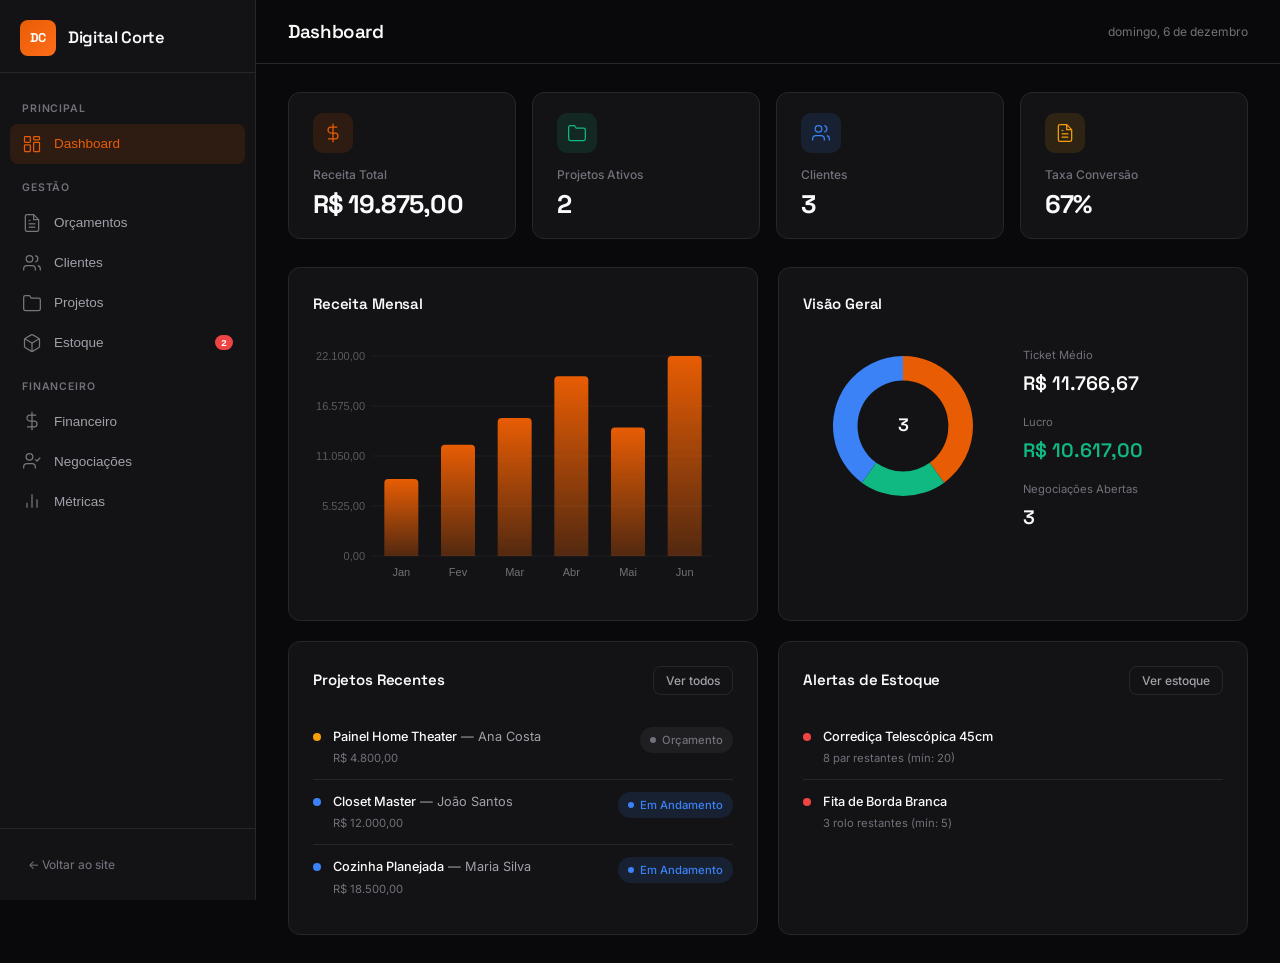
==== dashboard.html @ cd171e59 "Fix: Adicionando pastas modules e shared faltantes para deploy" ====
<!DOCTYPE html>
<html lang="pt-BR">
<head>
    <meta charset="UTF-8">
    <meta name="viewport" content="width=device-width, initial-scale=1.0">
    <title>Digital Corte — Dashboard</title>
    <meta name="description" content="Sistema de gestão completo para marcenaria. Controle clientes, projetos, estoque e financeiro.">
    <link rel="stylesheet" href="dashboard.css">
</head>
<body>
    <div class="app">
        <!-- Sidebar Overlay (mobile) -->
        <div class="sidebar-overlay" id="sidebarOverlay" onclick="App.closeSidebar()"></div>

        <!-- Sidebar -->
        <aside class="sidebar" id="sidebar">
            <div class="sidebar-header">
                <a href="index.html" class="sidebar-logo">
                    <div class="sidebar-logo-mark">DC</div>
                    <span class="sidebar-logo-text">Digital Corte</span>
                </a>
            </div>
            <nav class="sidebar-nav">
                <div class="sidebar-section-label">Principal</div>
                <button class="sidebar-link active" data-module="dashboard" id="nav-dashboard">
                    <span class="dc-icon" style="width:20px;height:20px"><svg viewBox="0 0 24 24" fill="none" stroke="currentColor" stroke-width="1.5"><rect x="3" y="3" width="7" height="7" rx="1"/><rect x="14" y="3" width="7" height="4" rx="1"/><rect x="14" y="10" width="7" height="11" rx="1"/><rect x="3" y="13" width="7" height="8" rx="1"/></svg></span>
                    Dashboard
                </button>

                <div class="sidebar-section-label">Gestão</div>
                <button class="sidebar-link" data-module="orcamentos" id="nav-orcamentos">
                    <span class="dc-icon" style="width:20px;height:20px"><svg viewBox="0 0 24 24" fill="none" stroke="currentColor" stroke-width="1.5"><path d="M14 2H6a2 2 0 0 0-2 2v16a2 2 0 0 0 2 2h12a2 2 0 0 0 2-2V8Z"/><path d="M14 2v6h6"/><path d="M16 13H8"/><path d="M16 17H8"/><path d="M10 9H8"/></svg></span>
                    Orçamentos
                </button>
                <button class="sidebar-link" data-module="clientes" id="nav-clientes">
                    <span class="dc-icon" style="width:20px;height:20px"><svg viewBox="0 0 24 24" fill="none" stroke="currentColor" stroke-width="1.5"><path d="M16 21v-2a4 4 0 0 0-4-4H6a4 4 0 0 0-4 4v2"/><circle cx="9" cy="7" r="4"/><path d="M22 21v-2a4 4 0 0 0-3-3.87"/><path d="M16 3.13a4 4 0 0 1 0 7.75"/></svg></span>
                    Clientes
                </button>
                <button class="sidebar-link" data-module="projetos" id="nav-projetos">
                    <span class="dc-icon" style="width:20px;height:20px"><svg viewBox="0 0 24 24" fill="none" stroke="currentColor" stroke-width="1.5"><path d="M22 19a2 2 0 0 1-2 2H4a2 2 0 0 1-2-2V5a2 2 0 0 1 2-2h5l2 3h9a2 2 0 0 1 2 2z"/></svg></span>
                    Projetos
                </button>
                <button class="sidebar-link" data-module="estoque" id="nav-estoque">
                    <span class="dc-icon" style="width:20px;height:20px"><svg viewBox="0 0 24 24" fill="none" stroke="currentColor" stroke-width="1.5"><path d="M21 16V8a2 2 0 0 0-1-1.73l-7-4a2 2 0 0 0-2 0l-7 4A2 2 0 0 0 3 8v8a2 2 0 0 0 1 1.73l7 4a2 2 0 0 0 2 0l7-4A2 2 0 0 0 21 16Z"/><path d="m3.27 6.96 8.73 5.05 8.73-5.05"/><path d="M12 22.08V12"/></svg></span>
                    Estoque
                    <span class="badge" id="estoque-alert-badge" style="display:none">0</span>
                </button>

                <div class="sidebar-section-label">Financeiro</div>
                <button class="sidebar-link" data-module="financeiro" id="nav-financeiro">
                    <span class="dc-icon" style="width:20px;height:20px"><svg viewBox="0 0 24 24" fill="none" stroke="currentColor" stroke-width="1.5"><line x1="12" y1="1" x2="12" y2="23"/><path d="M17 5H9.5a3.5 3.5 0 0 0 0 7h5a3.5 3.5 0 0 1 0 7H6"/></svg></span>
                    Financeiro
                </button>
                <button class="sidebar-link" data-module="negociacoes" id="nav-negociacoes">
                    <span class="dc-icon" style="width:20px;height:20px"><svg viewBox="0 0 24 24" fill="none" stroke="currentColor" stroke-width="1.5"><path d="M16 21v-2a4 4 0 0 0-4-4H6a4 4 0 0 0-4 4v2"/><circle cx="9" cy="7" r="4"/><path d="m22 8-4 4-2-2"/></svg></span>
                    Negociações
                </button>
                <button class="sidebar-link" data-module="metricas" id="nav-metricas">
                    <span class="dc-icon" style="width:20px;height:20px"><svg viewBox="0 0 24 24" fill="none" stroke="currentColor" stroke-width="1.5"><path d="M18 20V10"/><path d="M12 20V4"/><path d="M6 20v-6"/></svg></span>
                    Métricas
                </button>
            </nav>
            <div class="sidebar-footer">
                <a href="index.html" class="sidebar-link" style="color:var(--text-muted);font-size:0.8rem">
                    ← Voltar ao site
                </a>
            </div>
        </aside>

        <!-- Main Content -->
        <main class="main">
            <header class="main-header">
                <div class="main-header-left">
                    <button class="mobile-menu-btn" onclick="App.toggleSidebar()" aria-label="Menu">
                        <span class="dc-icon" style="width:24px;height:24px"><svg viewBox="0 0 24 24" fill="none" stroke="currentColor" stroke-width="2"><line x1="3" y1="6" x2="21" y2="6"/><line x1="3" y1="12" x2="21" y2="12"/><line x1="3" y1="18" x2="21" y2="18"/></svg></span>
                    </button>
                    <h2 id="page-title">Dashboard</h2>
                </div>
                <div class="main-header-right">
                    <span style="font-size:0.8rem;color:var(--text-muted)" id="current-date"></span>
                </div>
            </header>
            <div class="main-content" id="main-content">
                <!-- Module content rendered here by JavaScript -->
            </div>
        </main>
    </div>

    <!-- Scripts -->
    <script src="shared/store.js"></script>
    <script src="shared/utils.js"></script>
    <script src="modules/orcamento.js"></script>
    <script src="modules/estoque.js"></script>
    <script src="modules/clientes.js"></script>
    <script src="modules/projetos.js"></script>
    <script src="modules/financeiro.js"></script>
    <script src="modules/negociacoes.js"></script>
    <script src="modules/metricas.js"></script>
    <script src="app.js"></script>
</body>
</html>
---- dashboard.css ----
/* ===========================================
   DIGITAL CORTE — Dashboard Styles
   Clean, Professional, Performance-first
   =========================================== */

@import url('https://fonts.googleapis.com/css2?family=Inter:wght@300;400;500;600;700&family=Space+Grotesk:wght@500;600;700&display=swap');

/* ── Reset & Variables ── */
:root {
  --bg: #09090b;
  --surface: #131316;
  --surface-hover: #1a1a1f;
  --surface-active: #222228;
  --border: #27272a;
  --border-light: #333338;
  --accent: #e85d04;
  --accent-hover: #ff6d1a;
  --accent-muted: rgba(232, 93, 4, 0.12);
  --accent-subtle: rgba(232, 93, 4, 0.06);
  --text: #fafafa;
  --text-secondary: #a1a1aa;
  --text-muted: #71717a;
  --success: #10b981;
  --success-muted: rgba(16, 185, 129, 0.12);
  --warning: #f59e0b;
  --warning-muted: rgba(245, 158, 11, 0.12);
  --danger: #ef4444;
  --danger-muted: rgba(239, 68, 68, 0.12);
  --info: #3b82f6;
  --info-muted: rgba(59, 130, 246, 0.12);
  --sidebar-w: 256px;
  --header-h: 64px;
  --radius: 8px;
  --radius-lg: 12px;
  --transition: 0.2s cubic-bezier(0.4, 0, 0.2, 1);
}

*, *::before, *::after {
  margin: 0;
  padding: 0;
  box-sizing: border-box;
}

html { font-size: 15px; }

body {
  font-family: 'Inter', -apple-system, BlinkMacSystemFont, sans-serif;
  background: var(--bg);
  color: var(--text);
  line-height: 1.6;
  overflow-x: hidden;
  -webkit-font-smoothing: antialiased;
  -moz-osx-font-smoothing: grayscale;
}

/* ── Layout ── */
.app {
  display: flex;
  min-height: 100vh;
}

/* ── Sidebar ── */
.sidebar {
  width: var(--sidebar-w);
  height: 100vh;
  position: fixed;
  top: 0;
  left: 0;
  background: var(--surface);
  border-right: 1px solid var(--border);
  display: flex;
  flex-direction: column;
  z-index: 50;
  transition: transform var(--transition);
}

.sidebar-header {
  padding: 20px 20px 16px;
  border-bottom: 1px solid var(--border);
}

.sidebar-logo {
  display: flex;
  align-items: center;
  gap: 12px;
  text-decoration: none;
}

.sidebar-logo-mark {
  width: 36px;
  height: 36px;
  background: linear-gradient(135deg, var(--accent), var(--accent-hover));
  border-radius: 8px;
  display: flex;
  align-items: center;
  justify-content: center;
  font-family: 'Space Grotesk', sans-serif;
  font-weight: 700;
  font-size: 0.85rem;
  color: white;
  flex-shrink: 0;
}

.sidebar-logo-text {
  font-family: 'Space Grotesk', sans-serif;
  font-weight: 600;
  font-size: 1.1rem;
  color: var(--text);
  letter-spacing: -0.02em;
}

.sidebar-nav {
  flex: 1;
  padding: 12px 10px;
  overflow-y: auto;
}

.sidebar-section-label {
  font-size: 0.7rem;
  font-weight: 600;
  color: var(--text-muted);
  text-transform: uppercase;
  letter-spacing: 0.08em;
  padding: 16px 12px 6px;
}

.sidebar-link {
  display: flex;
  align-items: center;
  gap: 12px;
  padding: 10px 12px;
  border-radius: var(--radius);
  color: var(--text-secondary);
  text-decoration: none;
  font-size: 0.9rem;
  font-weight: 450;
  transition: all var(--transition);
  cursor: pointer;
  border: none;
  background: none;
  width: 100%;
  text-align: left;
}

.sidebar-link:hover {
  background: var(--surface-hover);
  color: var(--text);
}

.sidebar-link.active {
  background: var(--accent-muted);
  color: var(--accent);
}

.sidebar-link .dc-icon {
  flex-shrink: 0;
  opacity: 0.7;
}

.sidebar-link.active .dc-icon {
  opacity: 1;
}

.sidebar-link .badge {
  margin-left: auto;
  background: var(--danger);
  color: white;
  font-size: 0.65rem;
  font-weight: 600;
  padding: 2px 6px;
  border-radius: 10px;
  min-width: 18px;
  text-align: center;
}

.sidebar-footer {
  padding: 16px;
  border-top: 1px solid var(--border);
}

/* ── Main Content ── */
.main {
  flex: 1;
  margin-left: var(--sidebar-w);
  min-height: 100vh;
  display: flex;
  flex-direction: column;
}

.main-header {
  height: var(--header-h);
  border-bottom: 1px solid var(--border);
  display: flex;
  align-items: center;
  justify-content: space-between;
  padding: 0 32px;
  background: var(--bg);
  position: sticky;
  top: 0;
  z-index: 40;
}

.main-header-left {
  display: flex;
  align-items: center;
  gap: 16px;
}

.main-header h2 {
  font-family: 'Space Grotesk', sans-serif;
  font-size: 1.25rem;
  font-weight: 600;
  letter-spacing: -0.02em;
}

.main-header-right {
  display: flex;
  align-items: center;
  gap: 12px;
}

.mobile-menu-btn {
  display: none;
  background: none;
  border: none;
  color: var(--text);
  cursor: pointer;
  padding: 8px;
  border-radius: var(--radius);
}

.mobile-menu-btn:hover {
  background: var(--surface-hover);
}

.main-content {
  flex: 1;
  padding: 28px 32px;
  animation: fadeIn 0.25s ease-out;
}

@keyframes fadeIn {
  from { opacity: 0; transform: translateY(6px); }
  to { opacity: 1; transform: translateY(0); }
}

/* ── Common Components ── */

/* Icons */
.dc-icon {
  display: inline-flex;
  align-items: center;
  justify-content: center;
  flex-shrink: 0;
}

.dc-icon svg {
  width: 100%;
  height: 100%;
}

/* Buttons */
.btn {
  display: inline-flex;
  align-items: center;
  justify-content: center;
  gap: 8px;
  padding: 9px 18px;
  border-radius: var(--radius);
  font-family: 'Inter', sans-serif;
  font-size: 0.85rem;
  font-weight: 500;
  cursor: pointer;
  border: none;
  transition: all var(--transition);
  white-space: nowrap;
}

.btn-primary {
  background: var(--accent);
  color: white;
}

.btn-primary:hover {
  background: var(--accent-hover);
  box-shadow: 0 4px 20px rgba(232, 93, 4, 0.25);
}

.btn-ghost {
  background: transparent;
  color: var(--text-secondary);
  border: 1px solid var(--border);
}

.btn-ghost:hover {
  background: var(--surface-hover);
  color: var(--text);
  border-color: var(--border-light);
}

.btn-danger {
  background: var(--danger-muted);
  color: var(--danger);
}

.btn-danger:hover {
  background: var(--danger);
  color: white;
}

.btn-sm {
  padding: 6px 12px;
  font-size: 0.8rem;
}

.btn-icon {
  padding: 8px;
  width: 36px;
  height: 36px;
}

/* Inputs */
.form-group {
  display: flex;
  flex-direction: column;
  gap: 6px;
}

.form-group label {
  font-size: 0.8rem;
  font-weight: 500;
  color: var(--text-secondary);
}

.form-input, .form-select, .form-textarea {
  background: var(--bg);
  border: 1px solid var(--border);
  border-radius: var(--radius);
  padding: 10px 14px;
  color: var(--text);
  font-family: 'Inter', sans-serif;
  font-size: 0.9rem;
  transition: border-color var(--transition);
  outline: none;
  width: 100%;
}

.form-input:focus, .form-select:focus, .form-textarea:focus {
  border-color: var(--accent);
}

.form-input::placeholder {
  color: var(--text-muted);
}

.form-select {
  cursor: pointer;
  appearance: none;
  background-image: url("data:image/svg+xml,%3Csvg xmlns='http://www.w3.org/2000/svg' width='12' height='12' viewBox='0 0 24 24' fill='none' stroke='%2371717a' stroke-width='2'%3E%3Cpath d='m6 9 6 6 6-6'/%3E%3C/svg%3E");
  background-repeat: no-repeat;
  background-position: right 12px center;
  padding-right: 36px;
}

.form-textarea {
  resize: vertical;
  min-height: 80px;
}

.form-row {
  display: grid;
  grid-template-columns: repeat(auto-fit, minmax(200px, 1fr));
  gap: 16px;
}

/* Search */
.search-box {
  position: relative;
  display: flex;
  align-items: center;
}

.search-box .dc-icon {
  position: absolute;
  left: 12px;
  color: var(--text-muted);
  pointer-events: none;
}

.search-box input {
  padding-left: 40px;
}

/* Tables */
.table-wrapper {
  overflow-x: auto;
}

table {
  width: 100%;
  border-collapse: collapse;
}

table thead th {
  text-align: left;
  font-size: 0.75rem;
  font-weight: 600;
  color: var(--text-muted);
  text-transform: uppercase;
  letter-spacing: 0.04em;
  padding: 12px 16px;
  border-bottom: 1px solid var(--border);
}

table tbody td {
  padding: 14px 16px;
  font-size: 0.9rem;
  border-bottom: 1px solid var(--border);
  color: var(--text-secondary);
  vertical-align: middle;
}

table tbody tr {
  transition: background var(--transition);
}

table tbody tr:hover {
  background: var(--surface);
}

table tbody td:first-child {
  color: var(--text);
  font-weight: 500;
}

.table-actions {
  display: flex;
  gap: 4px;
}

/* Status badges */
.status-badge {
  display: inline-flex;
  align-items: center;
  gap: 6px;
  padding: 4px 10px;
  border-radius: 20px;
  font-size: 0.75rem;
  font-weight: 500;
}

.status-badge::before {
  content: '';
  width: 6px;
  height: 6px;
  border-radius: 50%;
  flex-shrink: 0;
}

.status-success {
  background: var(--success-muted);
  color: var(--success);
}
.status-success::before { background: var(--success); }

.status-warning {
  background: var(--warning-muted);
  color: var(--warning);
}
.status-warning::before { background: var(--warning); }

.status-danger {
  background: var(--danger-muted);
  color: var(--danger);
}
.status-danger::before { background: var(--danger); }

.status-info {
  background: var(--info-muted);
  color: var(--info);
}
.status-info::before { background: var(--info); }

.status-muted {
  background: rgba(113, 113, 122, 0.12);
  color: var(--text-muted);
}
.status-muted::before { background: var(--text-muted); }

/* Cards / Panels */
.panel {
  background: var(--surface);
  border: 1px solid var(--border);
  border-radius: var(--radius-lg);
  padding: 24px;
}

.panel-header {
  display: flex;
  align-items: center;
  justify-content: space-between;
  margin-bottom: 20px;
}

.panel-header h3 {
  font-family: 'Space Grotesk', sans-serif;
  font-size: 1rem;
  font-weight: 600;
  letter-spacing: -0.01em;
}

/* KPI Cards */
.kpi-grid {
  display: grid;
  grid-template-columns: repeat(auto-fit, minmax(220px, 1fr));
  gap: 16px;
  margin-bottom: 28px;
}

.kpi-card {
  background: var(--surface);
  border: 1px solid var(--border);
  border-radius: var(--radius-lg);
  padding: 20px 24px;
  transition: border-color var(--transition);
}

.kpi-card:hover {
  border-color: var(--border-light);
}

.kpi-label {
  font-size: 0.8rem;
  color: var(--text-muted);
  font-weight: 500;
  margin-bottom: 8px;
}

.kpi-value {
  font-family: 'Space Grotesk', sans-serif;
  font-size: 1.7rem;
  font-weight: 700;
  letter-spacing: -0.03em;
  line-height: 1;
}

.kpi-change {
  display: inline-flex;
  align-items: center;
  gap: 4px;
  font-size: 0.75rem;
  font-weight: 500;
  margin-top: 8px;
}

.kpi-change.positive { color: var(--success); }
.kpi-change.negative { color: var(--danger); }

.kpi-icon {
  width: 40px;
  height: 40px;
  border-radius: 10px;
  display: flex;
  align-items: center;
  justify-content: center;
  margin-bottom: 12px;
}

.kpi-icon.orange { background: var(--accent-muted); color: var(--accent); }
.kpi-icon.green { background: var(--success-muted); color: var(--success); }
.kpi-icon.blue { background: var(--info-muted); color: var(--info); }
.kpi-icon.yellow { background: var(--warning-muted); color: var(--warning); }
.kpi-icon.red { background: var(--danger-muted); color: var(--danger); }

/* Charts */
.chart-container {
  position: relative;
  width: 100%;
  height: 260px;
}

.chart-container canvas {
  width: 100% !important;
  height: 100% !important;
}

/* Grid layouts */
.grid-2 {
  display: grid;
  grid-template-columns: 1fr 1fr;
  gap: 20px;
}

.grid-3 {
  display: grid;
  grid-template-columns: 1fr 1fr 1fr;
  gap: 20px;
}

/* Empty state */
.empty-state {
  text-align: center;
  padding: 60px 24px;
  color: var(--text-muted);
}

.empty-state .dc-icon {
  width: 48px;
  height: 48px;
  margin: 0 auto 16px;
  opacity: 0.3;
}

.empty-state p {
  font-size: 0.95rem;
  margin-bottom: 20px;
}

/* List items */
.activity-list {
  display: flex;
  flex-direction: column;
}

.activity-item {
  display: flex;
  align-items: flex-start;
  gap: 12px;
  padding: 12px 0;
  border-bottom: 1px solid var(--border);
}

.activity-item:last-child {
  border-bottom: none;
}

.activity-dot {
  width: 8px;
  height: 8px;
  border-radius: 50%;
  margin-top: 6px;
  flex-shrink: 0;
}

.activity-content {
  flex: 1;
  min-width: 0;
}

.activity-content p {
  font-size: 0.85rem;
  color: var(--text-secondary);
}

.activity-content p strong {
  color: var(--text);
  font-weight: 500;
}

.activity-time {
  font-size: 0.75rem;
  color: var(--text-muted);
  margin-top: 2px;
}

/* Toolbar */
.toolbar {
  display: flex;
  align-items: center;
  justify-content: space-between;
  gap: 16px;
  margin-bottom: 24px;
  flex-wrap: wrap;
}

.toolbar-left {
  display: flex;
  align-items: center;
  gap: 12px;
  flex: 1;
}

.toolbar-right {
  display: flex;
  align-items: center;
  gap: 8px;
}

/* Filter pills */
.filter-pills {
  display: flex;
  gap: 6px;
  flex-wrap: wrap;
}

.filter-pill {
  padding: 6px 14px;
  border-radius: 20px;
  font-size: 0.8rem;
  font-weight: 500;
  background: var(--surface);
  color: var(--text-secondary);
  border: 1px solid var(--border);
  cursor: pointer;
  transition: all var(--transition);
}

.filter-pill:hover, .filter-pill.active {
  background: var(--accent-muted);
  color: var(--accent);
  border-color: transparent;
}

/* Pipeline / Kanban */
.pipeline {
  display: grid;
  grid-template-columns: repeat(auto-fit, minmax(250px, 1fr));
  gap: 16px;
}

.pipeline-column {
  background: var(--surface);
  border: 1px solid var(--border);
  border-radius: var(--radius-lg);
  padding: 16px;
}

.pipeline-column-header {
  display: flex;
  align-items: center;
  justify-content: space-between;
  margin-bottom: 14px;
  padding-bottom: 12px;
  border-bottom: 1px solid var(--border);
}

.pipeline-column-title {
  font-size: 0.85rem;
  font-weight: 600;
  display: flex;
  align-items: center;
  gap: 8px;
}

.pipeline-column-count {
  font-size: 0.7rem;
  background: var(--surface-hover);
  padding: 2px 8px;
  border-radius: 10px;
  color: var(--text-muted);
}

.pipeline-card {
  background: var(--bg);
  border: 1px solid var(--border);
  border-radius: var(--radius);
  padding: 14px;
  margin-bottom: 10px;
  cursor: pointer;
  transition: all var(--transition);
}

.pipeline-card:hover {
  border-color: var(--border-light);
}

.pipeline-card:last-child {
  margin-bottom: 0;
}

.pipeline-card-title {
  font-size: 0.85rem;
  font-weight: 500;
  color: var(--text);
  margin-bottom: 6px;
}

.pipeline-card-meta {
  font-size: 0.75rem;
  color: var(--text-muted);
}

.pipeline-card-value {
  font-family: 'Space Grotesk', sans-serif;
  font-size: 0.95rem;
  font-weight: 600;
  color: var(--accent);
  margin-top: 8px;
}

/* Toast */
.dc-toast {
  position: fixed;
  bottom: 32px;
  right: 32px;
  background: var(--surface);
  border: 1px solid var(--border);
  border-radius: var(--radius);
  padding: 14px 20px;
  display: flex;
  align-items: center;
  gap: 10px;
  font-size: 0.9rem;
  box-shadow: 0 20px 60px rgba(0,0,0,0.4);
  z-index: 1000;
  transform: translateY(20px);
  opacity: 0;
  transition: all 0.3s ease;
}

.dc-toast-show {
  transform: translateY(0);
  opacity: 1;
}

.dc-toast-success .dc-toast-icon { color: var(--success); }
.dc-toast-error .dc-toast-icon { color: var(--danger); }
.dc-toast-info .dc-toast-icon { color: var(--info); }

/* Modal */
.dc-modal-overlay {
  position: fixed;
  inset: 0;
  background: rgba(0, 0, 0, 0.6);
  backdrop-filter: blur(4px);
  display: flex;
  align-items: center;
  justify-content: center;
  z-index: 200;
  opacity: 0;
  transition: opacity 0.2s;
  padding: 24px;
}

.dc-modal-overlay.dc-modal-show {
  opacity: 1;
}

.dc-modal {
  background: var(--surface);
  border: 1px solid var(--border);
  border-radius: var(--radius-lg);
  width: 100%;
  max-width: 560px;
  max-height: 90vh;
  overflow-y: auto;
  transform: scale(0.95);
  transition: transform 0.2s;
}

.dc-modal-show .dc-modal {
  transform: scale(1);
}

.dc-modal-header {
  display: flex;
  align-items: center;
  justify-content: space-between;
  padding: 20px 24px;
  border-bottom: 1px solid var(--border);
}

.dc-modal-header h3 {
  font-family: 'Space Grotesk', sans-serif;
  font-size: 1.1rem;
  font-weight: 600;
}

.dc-modal-close {
  background: none;
  border: none;
  color: var(--text-muted);
  cursor: pointer;
  font-size: 1.1rem;
  padding: 4px;
  border-radius: 4px;
  transition: color var(--transition);
}

.dc-modal-close:hover {
  color: var(--text);
}

.dc-modal-body {
  padding: 24px;
  display: flex;
  flex-direction: column;
  gap: 16px;
}

.dc-modal-footer {
  display: flex;
  justify-content: flex-end;
  gap: 10px;
  padding: 16px 24px;
  border-top: 1px solid var(--border);
}

/* Scrollbar */
::-webkit-scrollbar {
  width: 6px;
  height: 6px;
}

::-webkit-scrollbar-track {
  background: transparent;
}

::-webkit-scrollbar-thumb {
  background: var(--border);
  border-radius: 3px;
}

::-webkit-scrollbar-thumb:hover {
  background: var(--border-light);
}

/* Mobile overlay */
.sidebar-overlay {
  display: none;
  position: fixed;
  inset: 0;
  background: rgba(0, 0, 0, 0.5);
  z-index: 45;
}

/* ── Clickable Row ── */
.row-clickable {
  cursor: pointer;
}

.row-clickable:hover {
  background: var(--surface-hover) !important;
}

/* ── Detail Modal Styles ── */
.detail-grid {
  display: flex;
  flex-direction: column;
  gap: 0;
}

.detail-row {
  display: flex;
  justify-content: space-between;
  align-items: flex-start;
  padding: 10px 0;
  border-bottom: 1px solid var(--border);
  gap: 16px;
}

.detail-row:last-child {
  border-bottom: none;
}

.detail-label {
  font-size: 0.8rem;
  color: var(--text-muted);
  font-weight: 500;
  flex-shrink: 0;
  min-width: 100px;
}

.detail-value {
  font-size: 0.9rem;
  color: var(--text);
  text-align: right;
  word-break: break-word;
}

.detail-list-item {
  display: flex;
  align-items: center;
  justify-content: space-between;
  padding: 10px 0;
  border-bottom: 1px solid var(--border);
}

.detail-list-item:last-child {
  border-bottom: none;
}

/* ── Responsive Table Columns ── */
@media (max-width: 900px) {
  .col-hide-md {
    display: none !important;
  }
}

@media (max-width: 640px) {
  .col-hide-sm {
    display: none !important;
  }

  /* Show mobile indicator dots */
  .mobile-badge, .mobile-type-dot {
    display: inline-block !important;
  }
}

/* ── Responsive ── */
@media (max-width: 1024px) {
  .grid-2 { grid-template-columns: 1fr; }
  .grid-3 { grid-template-columns: 1fr; }
}

@media (max-width: 768px) {
  .sidebar {
    transform: translateX(-100%);
  }

  .sidebar.open {
    transform: translateX(0);
  }

  .sidebar-overlay.show {
    display: block;
  }

  .main {
    margin-left: 0;
  }

  .main-header {
    padding: 0 16px;
  }

  .main-content {
    padding: 20px 16px;
  }

  .mobile-menu-btn {
    display: flex;
  }

  .kpi-grid {
    grid-template-columns: 1fr 1fr;
  }

  .pipeline {
    grid-template-columns: 1fr;
  }

  .toolbar {
    flex-direction: column;
    align-items: stretch;
  }

  .toolbar-left, .toolbar-right {
    width: 100%;
  }

  .toolbar-right {
    justify-content: flex-end;
  }

  .dc-modal {
    max-width: 100%;
    margin: 0 8px;
  }

  .form-row {
    grid-template-columns: 1fr;
  }

  .gen-item-row {
    grid-template-columns: 1fr 60px 100px 36px !important;
  }
}

@media (max-width: 480px) {
  .kpi-grid {
    grid-template-columns: 1fr;
  }

  .filter-pills {
    overflow-x: auto;
    flex-wrap: nowrap;
    -webkit-overflow-scrolling: touch;
  }
}
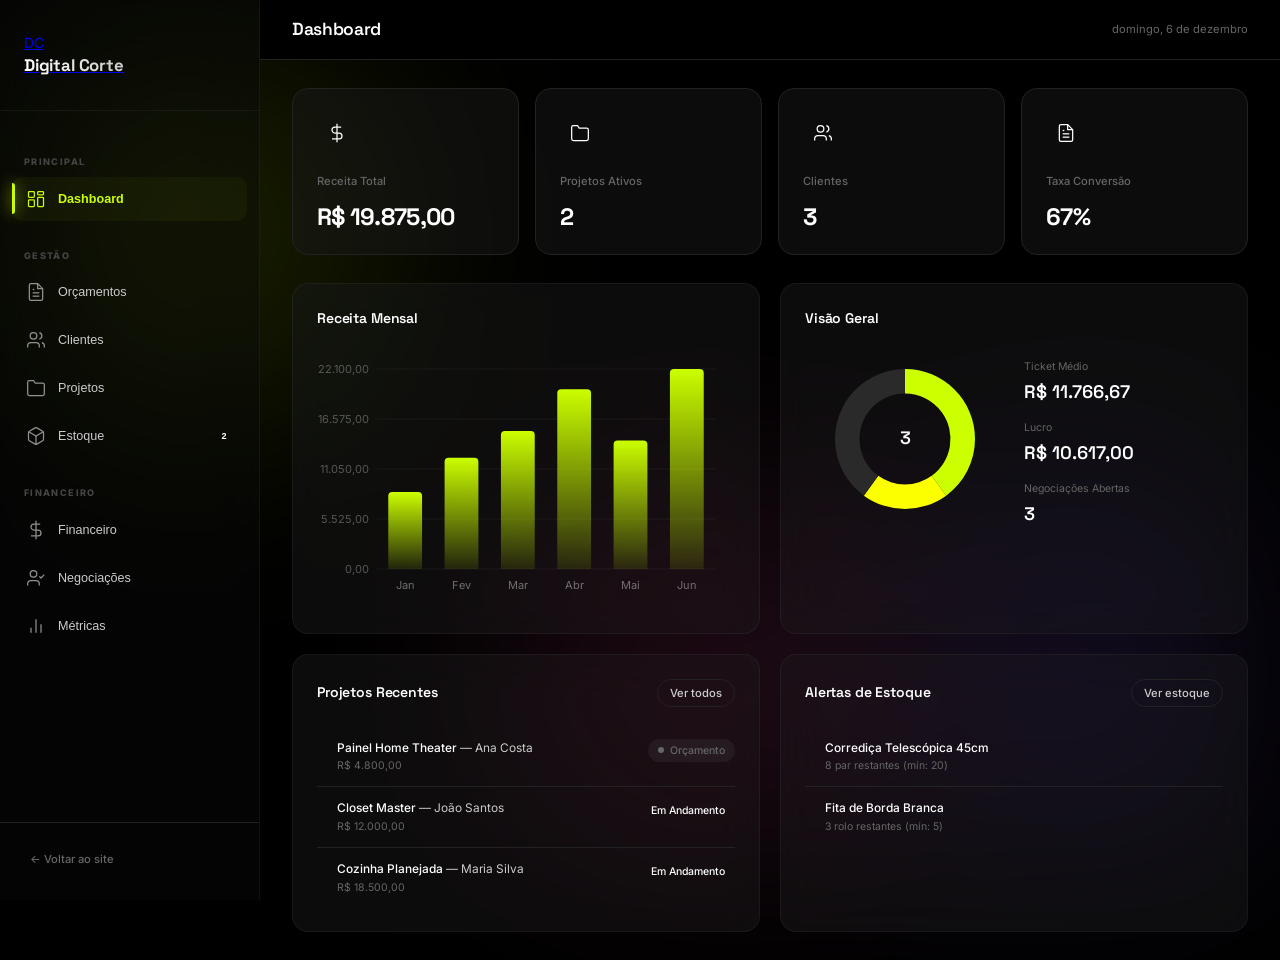
==== commit e5629505: "UI: Complete Premium Redesign (Glassmorphism, Animated Background, Neon Elite)" ====
--- a/dashboard.html
+++ b/dashboard.html
@@ -9,6 +9,13 @@
 </head>
 <body>
     <div class="app">
+        <!-- Background Ambient Animation -->
+        <div class="bg-ambient">
+            <div class="blob blob-1"></div>
+            <div class="blob blob-2"></div>
+            <div class="blob blob-3"></div>
+        </div>
+        
         <!-- Sidebar Overlay (mobile) -->
         <div class="sidebar-overlay" id="sidebarOverlay" onclick="App.closeSidebar()"></div>
 
--- a/dashboard.css
+++ b/dashboard.css
@@ -7,50 +7,49 @@
 
 /* ── Reset & Variables ── */
 :root {
-  --bg: #09090b;
-  --surface: #131316;
-  --surface-hover: #1a1a1f;
-  --surface-active: #222228;
-  --border: #27272a;
-  --border-light: #333338;
-  --accent: #e85d04;
-  --accent-hover: #ff6d1a;
-  --accent-muted: rgba(232, 93, 4, 0.12);
-  --accent-subtle: rgba(232, 93, 4, 0.06);
-  --text: #fafafa;
-  --text-secondary: #a1a1aa;
-  --text-muted: #71717a;
-  --success: #10b981;
-  --success-muted: rgba(16, 185, 129, 0.12);
-  --warning: #f59e0b;
-  --warning-muted: rgba(245, 158, 11, 0.12);
-  --danger: #ef4444;
-  --danger-muted: rgba(239, 68, 68, 0.12);
-  --info: #3b82f6;
-  --info-muted: rgba(59, 130, 246, 0.12);
-  --sidebar-w: 256px;
-  --header-h: 64px;
-  --radius: 8px;
-  --radius-lg: 12px;
-  --transition: 0.2s cubic-bezier(0.4, 0, 0.2, 1);
-}
-
-*, *::before, *::after {
+  --bg: #000000;
+  --surface: rgba(15, 15, 15, 0.7);
+  --panel: rgba(25, 25, 25, 0.5);
+  --glass-border: rgba(255, 255, 255, 0.05);
+  --border: #222222;
+  --accent: #ccff00; 
+  --accent-secondary: #fbff00;
+  --accent-glow: rgba(204, 255, 0, 0.25);
+  --text: #ffffff;
+  --text-secondary: #cccccc;
+  --text-muted: #666666;
+  --radius: 16px;
+  --sidebar-w: 260px;
+  --header-h: 60px;
+  --transition: 0.15s cubic-bezier(0.4, 0, 0.2, 1);
+}
+
+*,
+*::before,
+*::after {
   margin: 0;
   padding: 0;
   box-sizing: border-box;
 }
 
-html { font-size: 15px; }
-
+html {
+  font-size: 14px;
+}
+
+html,
 body {
-  font-family: 'Inter', -apple-system, BlinkMacSystemFont, sans-serif;
+  overflow-x: hidden !important;
+  max-width: 100vw;
+  width: 100%;
+}
+
+body {
+  font-family: 'Inter', sans-serif;
   background: var(--bg);
   color: var(--text);
-  line-height: 1.6;
-  overflow-x: hidden;
+  line-height: 1.5;
   -webkit-font-smoothing: antialiased;
-  -moz-osx-font-smoothing: grayscale;
+  min-width: 0;
 }
 
 /* ── Layout ── */
@@ -66,89 +65,97 @@
   position: fixed;
   top: 0;
   left: 0;
-  background: var(--surface);
-  border-right: 1px solid var(--border);
+  background: rgba(10, 10, 10, 0.4);
+  backdrop-filter: blur(30px);
+  border-right: 1px solid var(--glass-border);
   display: flex;
   flex-direction: column;
-  z-index: 50;
+  z-index: 1000;
   transition: transform var(--transition);
 }
 
 .sidebar-header {
-  padding: 20px 20px 16px;
-  border-bottom: 1px solid var(--border);
-}
-
-.sidebar-logo {
-  display: flex;
-  align-items: center;
-  gap: 12px;
-  text-decoration: none;
-}
-
-.sidebar-logo-mark {
-  width: 36px;
-  height: 36px;
-  background: linear-gradient(135deg, var(--accent), var(--accent-hover));
-  border-radius: 8px;
-  display: flex;
-  align-items: center;
-  justify-content: center;
+  padding: 32px 24px;
+  border-bottom: 1px solid var(--glass-border);
+}
+
+.sidebar-logo-text {
   font-family: 'Space Grotesk', sans-serif;
   font-weight: 700;
-  font-size: 0.85rem;
-  color: white;
-  flex-shrink: 0;
-}
-
-.sidebar-logo-text {
-  font-family: 'Space Grotesk', sans-serif;
-  font-weight: 600;
-  font-size: 1.1rem;
-  color: var(--text);
-  letter-spacing: -0.02em;
+  font-size: 1.2rem;
+  color: #fff;
+  letter-spacing: -0.01em;
+  background: linear-gradient(90deg, #fff, var(--text-secondary));
+  -webkit-background-clip: text;
+  -webkit-text-fill-color: transparent;
 }
 
 .sidebar-nav {
   flex: 1;
-  padding: 12px 10px;
+  padding: 20px 12px;
   overflow-y: auto;
 }
 
 .sidebar-section-label {
-  font-size: 0.7rem;
-  font-weight: 600;
-  color: var(--text-muted);
+  font-size: 0.65rem;
+  font-weight: 800;
+  color: #444;
   text-transform: uppercase;
-  letter-spacing: 0.08em;
-  padding: 16px 12px 6px;
+  letter-spacing: 0.15em;
+  padding: 24px 12px 8px;
 }
 
 .sidebar-link {
   display: flex;
   align-items: center;
   gap: 12px;
-  padding: 10px 12px;
-  border-radius: var(--radius);
+  padding: 12px 14px;
+  margin-bottom: 4px;
+  border-radius: 10px;
   color: var(--text-secondary);
   text-decoration: none;
   font-size: 0.9rem;
-  font-weight: 450;
-  transition: all var(--transition);
+  font-weight: 500;
+  transition: all 0.2s cubic-bezier(0.4, 0, 0.2, 1);
   cursor: pointer;
   border: none;
   background: none;
   width: 100%;
   text-align: left;
+  position: relative;
+}
+
+.sidebar-link .dc-icon {
+  transition: transform 0.2s;
 }
 
 .sidebar-link:hover {
-  background: var(--surface-hover);
-  color: var(--text);
+  color: #fff;
+  background: rgba(255,255,255,0.03);
+}
+
+.sidebar-link:hover .dc-icon {
+  transform: translateX(2px);
+  color: var(--accent);
 }
 
 .sidebar-link.active {
-  background: var(--accent-muted);
+  color: var(--accent);
+  background: rgba(204, 255, 0, 0.04);
+  font-weight: 600;
+}
+
+.sidebar-link.active::after {
+  content: '';
+  position: absolute;
+  left: 0; top: 15%; height: 70%;
+  width: 3px;
+  background: var(--accent);
+  border-radius: 0 4px 4px 0;
+  box-shadow: 0 0 15px var(--accent);
+}
+
+.sidebar-link.active .dc-icon {
   color: var(--accent);
 }
 
@@ -185,6 +192,8 @@
   min-height: 100vh;
   display: flex;
   flex-direction: column;
+  min-width: 0;
+  width: 100%;
 }
 
 .main-header {
@@ -240,8 +249,15 @@
 }
 
 @keyframes fadeIn {
-  from { opacity: 0; transform: translateY(6px); }
-  to { opacity: 1; transform: translateY(0); }
+  from {
+    opacity: 0;
+    transform: translateY(6px);
+  }
+
+  to {
+    opacity: 1;
+    transform: translateY(0);
+  }
 }
 
 /* ── Common Components ── */
@@ -278,12 +294,35 @@
 
 .btn-primary {
   background: var(--accent);
-  color: white;
+  color: #000;
+  font-weight: 700;
 }
 
 .btn-primary:hover {
   background: var(--accent-hover);
-  box-shadow: 0 4px 20px rgba(232, 93, 4, 0.25);
+  box-shadow: 0 0 15px rgba(212, 175, 55, 0.3);
+}
+
+.btn-square {
+  width: 44px;
+  height: 44px;
+  padding: 0;
+  display: flex;
+  align-items: center;
+  justify-content: center;
+  flex-shrink: 0;
+  border-radius: 8px;
+  background: var(--accent);
+  color: #000;
+  border: none;
+  cursor: pointer;
+  transition: all 0.3s;
+  box-shadow: 0 0 10px var(--accent-glow);
+}
+
+.btn-square:hover {
+  transform: scale(1.05);
+  box-shadow: 0 0 20px var(--accent-glow);
 }
 
 .btn-ghost {
@@ -332,7 +371,9 @@
   color: var(--text-secondary);
 }
 
-.form-input, .form-select, .form-textarea {
+.form-input,
+.form-select,
+.form-textarea {
   background: var(--bg);
   border: 1px solid var(--border);
   border-radius: var(--radius);
@@ -343,9 +384,12 @@
   transition: border-color var(--transition);
   outline: none;
   width: 100%;
-}
-
-.form-input:focus, .form-select:focus, .form-textarea:focus {
+  align-items: center;
+}
+
+.form-input:focus,
+.form-select:focus,
+.form-textarea:focus {
   border-color: var(--accent);
 }
 
@@ -375,9 +419,41 @@
 
 /* Search */
 .search-box {
+  flex: 1;
+  min-width: 200px;
+  max-width: 500px;
   position: relative;
   display: flex;
   align-items: center;
+}
+
+.search-box input {
+  width: 100%;
+  height: 44px;
+  background: var(--panel);
+  border: 1px solid var(--border);
+  border-radius: 8px;
+  color: #fff;
+  padding: 0 16px 0 44px;
+  transition: all 0.3s cubic-bezier(0.4, 0, 0.2, 1);
+}
+
+.search-box svg, .search-box .dc-icon {
+  position: absolute;
+  left: 15px;
+  top: 50%;
+  transform: translateY(-50%);
+  color: var(--text-muted);
+  pointer-events: none;
+  display: flex;
+  align-items: center;
+  justify-content: center;
+}
+
+.search-box input:focus {
+  border-color: var(--accent);
+  box-shadow: 0 0 15px var(--accent-glow);
+  outline: none;
 }
 
 .search-box .dc-icon {
@@ -385,10 +461,6 @@
   left: 12px;
   color: var(--text-muted);
   pointer-events: none;
-}
-
-.search-box input {
-  padding-left: 40px;
 }
 
 /* Tables */
@@ -461,38 +533,102 @@
   background: var(--success-muted);
   color: var(--success);
 }
-.status-success::before { background: var(--success); }
+
+.status-success::before {
+  background: var(--success);
+}
 
 .status-warning {
   background: var(--warning-muted);
   color: var(--warning);
 }
-.status-warning::before { background: var(--warning); }
+
+.status-warning::before {
+  background: var(--warning);
+}
 
 .status-danger {
   background: var(--danger-muted);
   color: var(--danger);
 }
-.status-danger::before { background: var(--danger); }
+
+.status-danger::before {
+  background: var(--danger);
+}
 
 .status-info {
   background: var(--info-muted);
   color: var(--info);
 }
-.status-info::before { background: var(--info); }
+
+.status-info::before {
+  background: var(--info);
+}
 
 .status-muted {
   background: rgba(113, 113, 122, 0.12);
   color: var(--text-muted);
 }
-.status-muted::before { background: var(--text-muted); }
-
-/* Cards / Panels */
+
+.status-muted::before {
+  background: var(--text-muted);
+}
+
+/* ── Ambient Background Animation ── */
+.bg-ambient {
+  position: fixed;
+  top: 0; left: 0; width: 100vw; height: 100vh;
+  z-index: -1;
+  background: var(--bg);
+  overflow: hidden;
+  filter: blur(80px);
+}
+
+.blob {
+  position: absolute;
+  width: 50vw; height: 50vw;
+  border-radius: 50%;
+  opacity: 0.15;
+  mix-blend-mode: screen;
+  animation: moveBlob 20s infinite alternate cubic-bezier(0.45, 0, 0.55, 1);
+}
+
+.blob-1 { background: radial-gradient(circle, var(--accent) 0%, transparent 70%); top: -10%; left: -10%; }
+.blob-2 { background: radial-gradient(circle, #8b5cf6 0%, transparent 70%); bottom: -10%; right: -10%; animation-delay: -5s; }
+.blob-3 { background: radial-gradient(circle, #ec4899 0%, transparent 70%); top: 40%; left: 30%; animation-duration: 25s; }
+
+@keyframes moveBlob {
+  0% { transform: translate(0, 0) scale(1.0); }
+  50% { transform: translate(10%, 15%) scale(1.2); }
+  100% { transform: translate(-5%, -10%) scale(1.1); }
+}
+
+/* ── Base Animations ── */
+@keyframes glowPulse {
+  0% { box-shadow: 0 0 5px var(--accent-glow); }
+  50% { box-shadow: 0 0 30px var(--accent-glow); }
+  100% { box-shadow: 0 0 5px var(--accent-glow); }
+}
+
+@keyframes float {
+  0%, 100% { transform: translateY(0) scale(1); }
+  50% { transform: translateY(-8px) scale(1.01); }
+}
+
 .panel {
-  background: var(--surface);
-  border: 1px solid var(--border);
-  border-radius: var(--radius-lg);
+  background: var(--panel);
+  backdrop-filter: blur(20px) saturate(180%);
+  border: 1px solid var(--glass-border);
+  border-radius: var(--radius);
   padding: 24px;
+  transition: all 0.4s cubic-bezier(0.4, 0, 0.2, 1);
+  position: relative;
+}
+
+.panel:hover {
+  border-color: rgba(204, 255, 0, 0.3);
+  box-shadow: 0 20px 50px rgba(0, 0, 0, 0.5);
+  transform: translateY(-2px);
 }
 
 .panel-header {
@@ -518,11 +654,15 @@
 }
 
 .kpi-card {
-  background: var(--surface);
+  background: var(--panel);
   border: 1px solid var(--border);
-  border-radius: var(--radius-lg);
-  padding: 20px 24px;
-  transition: border-color var(--transition);
+  border-radius: var(--radius);
+  padding: 24px;
+  display: flex;
+  flex-direction: column;
+  gap: 8px;
+  animation: float 6s infinite ease-in-out;
+  animation-delay: calc(var(--delay, 0) * 1s);
 }
 
 .kpi-card:hover {
@@ -553,8 +693,13 @@
   margin-top: 8px;
 }
 
-.kpi-change.positive { color: var(--success); }
-.kpi-change.negative { color: var(--danger); }
+.kpi-change.positive {
+  color: var(--success);
+}
+
+.kpi-change.negative {
+  color: var(--danger);
+}
 
 .kpi-icon {
   width: 40px;
@@ -566,11 +711,30 @@
   margin-bottom: 12px;
 }
 
-.kpi-icon.orange { background: var(--accent-muted); color: var(--accent); }
-.kpi-icon.green { background: var(--success-muted); color: var(--success); }
-.kpi-icon.blue { background: var(--info-muted); color: var(--info); }
-.kpi-icon.yellow { background: var(--warning-muted); color: var(--warning); }
-.kpi-icon.red { background: var(--danger-muted); color: var(--danger); }
+.kpi-icon.orange {
+  background: var(--accent-muted);
+  color: var(--accent);
+}
+
+.kpi-icon.green {
+  background: var(--success-muted);
+  color: var(--success);
+}
+
+.kpi-icon.blue {
+  background: var(--info-muted);
+  color: var(--info);
+}
+
+.kpi-icon.yellow {
+  background: var(--warning-muted);
+  color: var(--warning);
+}
+
+.kpi-icon.red {
+  background: var(--danger-muted);
+  color: var(--danger);
+}
 
 /* Charts */
 .chart-container {
@@ -665,19 +829,49 @@
 
 /* Toolbar */
 .toolbar {
-  display: flex;
-  align-items: center;
-  justify-content: space-between;
+  width: 100%;
+  margin-bottom: 24px;
+  display: flex;
+  flex-direction: column;
+  gap: 20px;
+}
+
+.toolbar-left {
+  display: flex;
+  flex-direction: column;
   gap: 16px;
-  margin-bottom: 24px;
-  flex-wrap: wrap;
-}
-
-.toolbar-left {
+  width: 100%;
+}
+
+.search-add-group {
   display: flex;
   align-items: center;
   gap: 12px;
+  width: 100%;
+  flex-wrap: nowrap;
+  /* Row 1 together */
+}
+
+.search-box {
   flex: 1;
+  min-width: 200px;
+  max-width: 500px;
+}
+
+.filter-pills {
+  display: flex;
+  gap: 10px;
+  flex-wrap: nowrap;
+  /* Filters on their own line */
+  overflow-x: auto;
+  padding-bottom: 4px;
+  width: 100%;
+}
+
+@media (max-width: 600px) {
+  .search-add-group {
+    gap: 8px;
+  }
 }
 
 .toolbar-right {
@@ -705,7 +899,8 @@
   transition: all var(--transition);
 }
 
-.filter-pill:hover, .filter-pill.active {
+.filter-pill:hover,
+.filter-pill.active {
   background: var(--accent-muted);
   color: var(--accent);
   border-color: transparent;
@@ -801,7 +996,7 @@
   align-items: center;
   gap: 10px;
   font-size: 0.9rem;
-  box-shadow: 0 20px 60px rgba(0,0,0,0.4);
+  box-shadow: 0 20px 60px rgba(0, 0, 0, 0.4);
   z-index: 1000;
   transform: translateY(20px);
   opacity: 0;
@@ -813,9 +1008,17 @@
   opacity: 1;
 }
 
-.dc-toast-success .dc-toast-icon { color: var(--success); }
-.dc-toast-error .dc-toast-icon { color: var(--danger); }
-.dc-toast-info .dc-toast-icon { color: var(--info); }
+.dc-toast-success .dc-toast-icon {
+  color: var(--success);
+}
+
+.dc-toast-error .dc-toast-icon {
+  color: var(--danger);
+}
+
+.dc-toast-info .dc-toast-icon {
+  color: var(--info);
+}
 
 /* Modal */
 .dc-modal-overlay {
@@ -993,15 +1196,21 @@
   }
 
   /* Show mobile indicator dots */
-  .mobile-badge, .mobile-type-dot {
+  .mobile-badge,
+  .mobile-type-dot {
     display: inline-block !important;
   }
 }
 
 /* ── Responsive ── */
 @media (max-width: 1024px) {
-  .grid-2 { grid-template-columns: 1fr; }
-  .grid-3 { grid-template-columns: 1fr; }
+  .grid-2 {
+    grid-template-columns: 1fr;
+  }
+
+  .grid-3 {
+    grid-template-columns: 1fr;
+  }
 }
 
 @media (max-width: 768px) {
@@ -1046,7 +1255,8 @@
     align-items: stretch;
   }
 
-  .toolbar-left, .toolbar-right {
+  .toolbar-left,
+  .toolbar-right {
     width: 100%;
   }
 
@@ -1080,3 +1290,45 @@
   }
 }
 
+@media (max-width: 768px) {
+  .toolbar {
+    flex-direction: column-reverse;
+    align-items: stretch;
+    gap: 12px;
+  }
+
+  .toolbar-left {
+    width: 100%;
+  }
+
+  .search-box {
+    width: 100%;
+  }
+
+  .toolbar-right {
+    justify-content: space-between;
+    width: 100%;
+  }
+}
+
+/* Base resets to prevent overflow */
+*,
+*::before,
+*::after {
+  max-width: 100%;
+}
+
+.kpi-grid {
+  grid-template-columns: repeat(auto-fit, minmax(min(100%, 200px), 1fr));
+}
+
+.grid-2,
+.grid-3 {
+  grid-template-columns: repeat(auto-fit, minmax(min(100%, 300px), 1fr));
+}
+
+.table-wrapper {
+  width: 100%;
+  overflow-x: auto;
+  -webkit-overflow-scrolling: touch;
+}
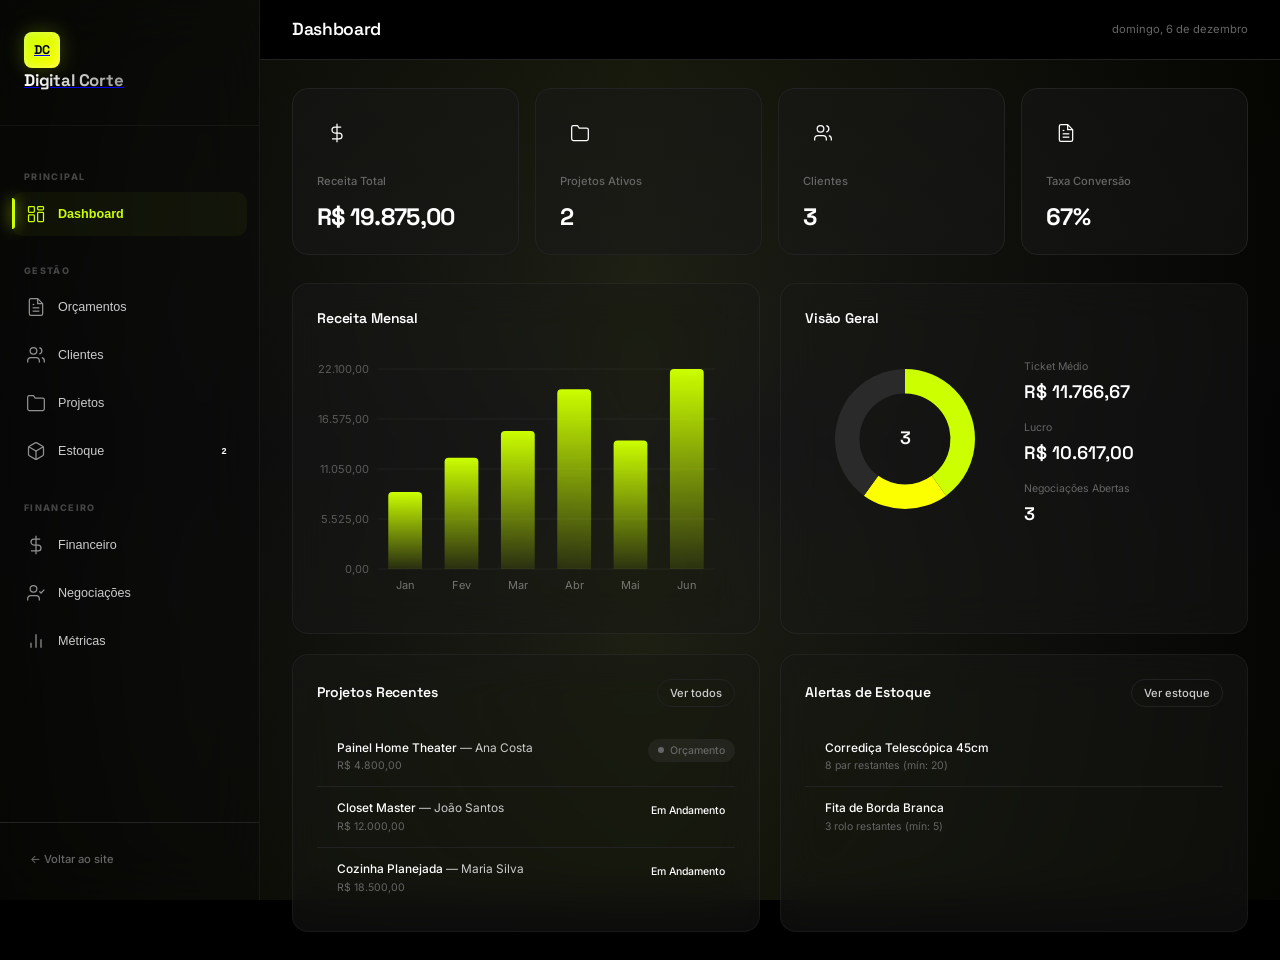
==== commit 51291628: "UI: Universal Animated Background and Seamless Mobile Layout (Strips)" ====
--- a/dashboard.html
+++ b/dashboard.html
@@ -10,11 +10,7 @@
 <body>
     <div class="app">
         <!-- Background Ambient Animation -->
-        <div class="bg-ambient">
-            <div class="blob blob-1"></div>
-            <div class="blob blob-2"></div>
-            <div class="blob blob-3"></div>
-        </div>
+        <div class="bg-ambient"></div>
         
         <!-- Sidebar Overlay (mobile) -->
         <div class="sidebar-overlay" id="sidebarOverlay" onclick="App.closeSidebar()"></div>
--- a/dashboard.css
+++ b/dashboard.css
@@ -77,6 +77,26 @@
 .sidebar-header {
   padding: 32px 24px;
   border-bottom: 1px solid var(--glass-border);
+  display: flex;
+  align-items: center;
+  gap: 12px;
+}
+
+.sidebar-logo-mark {
+  width: 36px;
+  height: 36px;
+  background: linear-gradient(135deg, var(--accent) 0%, var(--accent-secondary) 100%);
+  border-radius: 8px;
+  display: flex;
+  align-items: center;
+  justify-content: center;
+  font-family: 'Space Grotesk', sans-serif;
+  font-weight: 800;
+  font-size: 0.9rem;
+  color: #000;
+  flex-shrink: 0;
+  box-shadow: 0 0 20px var(--accent-glow), inset 0 0 10px rgba(255,255,255,0.4);
+  text-shadow: 0 1px 1px rgba(255,255,255,0.3);
 }
 
 .sidebar-logo-text {
@@ -85,7 +105,7 @@
   font-size: 1.2rem;
   color: #fff;
   letter-spacing: -0.01em;
-  background: linear-gradient(90deg, #fff, var(--text-secondary));
+  background: linear-gradient(90deg, #fff, rgba(255,255,255,0.6));
   -webkit-background-clip: text;
   -webkit-text-fill-color: transparent;
 }
@@ -577,30 +597,24 @@
 /* ── Ambient Background Animation ── */
 .bg-ambient {
   position: fixed;
-  top: 0; left: 0; width: 100vw; height: 100vh;
+  top: 0; left: 0; width: 100%; height: 100%;
   z-index: -1;
-  background: var(--bg);
+  background: radial-gradient(circle at 50% 50%, #1a1a1a 0%, #000 100%);
   overflow: hidden;
-  filter: blur(80px);
-}
-
-.blob {
+}
+
+.bg-ambient::before {
+  content: '';
   position: absolute;
-  width: 50vw; height: 50vw;
-  border-radius: 50%;
-  opacity: 0.15;
-  mix-blend-mode: screen;
-  animation: moveBlob 20s infinite alternate cubic-bezier(0.45, 0, 0.55, 1);
-}
-
-.blob-1 { background: radial-gradient(circle, var(--accent) 0%, transparent 70%); top: -10%; left: -10%; }
-.blob-2 { background: radial-gradient(circle, #8b5cf6 0%, transparent 70%); bottom: -10%; right: -10%; animation-delay: -5s; }
-.blob-3 { background: radial-gradient(circle, #ec4899 0%, transparent 70%); top: 40%; left: 30%; animation-duration: 25s; }
-
-@keyframes moveBlob {
-  0% { transform: translate(0, 0) scale(1.0); }
-  50% { transform: translate(10%, 15%) scale(1.2); }
-  100% { transform: translate(-5%, -10%) scale(1.1); }
+  top: -50%; left: -50%; width: 200%; height: 200%;
+  background: conic-gradient(from 0deg, var(--accent), #000, var(--accent), #000, var(--accent));
+  animation: rotate 20s linear infinite;
+  opacity: 0.05;
+}
+
+@keyframes rotate {
+  from { transform: rotate(0deg); }
+  to { transform: rotate(360deg); }
 }
 
 /* ── Base Animations ── */
@@ -1235,15 +1249,33 @@
   }
 
   .main-content {
-    padding: 20px 16px;
+    padding: 12px 0;
   }
 
   .mobile-menu-btn {
     display: flex;
   }
 
-  .kpi-grid {
-    grid-template-columns: 1fr 1fr;
+  .panel, .kpi-card {
+    border-radius: 0;
+    border-left: none;
+    border-right: none;
+    background: rgba(22, 22, 22, 0.4);
+    backdrop-filter: blur(10px);
+    margin-bottom: 2px;
+    padding: 20px 16px;
+    box-shadow: none !important;
+    animation: none !important;
+  }
+
+  .grid-2, .kpi-grid {
+    gap: 1px;
+    grid-template-columns: 1fr;
+  }
+
+  .toolbar {
+    padding: 0 16px;
+    margin-bottom: 16px;
   }
 
   .pipeline {
@@ -1251,11 +1283,6 @@
   }
 
   .toolbar {
-    flex-direction: column;
-    align-items: stretch;
-  }
-
-  .toolbar-left,
   .toolbar-right {
     width: 100%;
   }
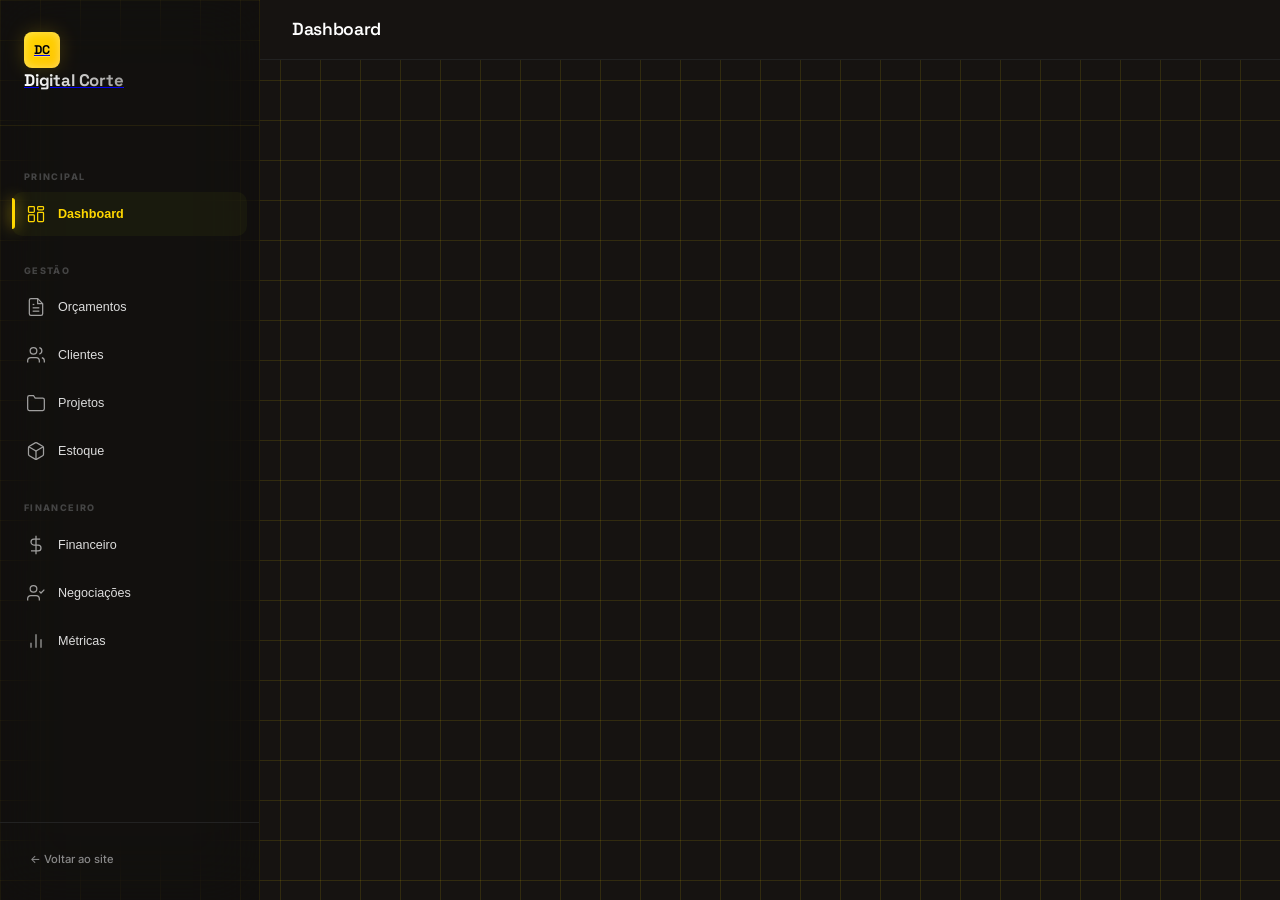
==== commit 3d01e5b0: "Fix: Dashboard restoration, app.js cleanup, and 12% Blueprint grid background" ====
--- a/dashboard.html
+++ b/dashboard.html
@@ -92,6 +92,7 @@
     <!-- Scripts -->
     <script src="shared/store.js"></script>
     <script src="shared/utils.js"></script>
+    <script src="modules/dashboard.js"></script>
     <script src="modules/orcamento.js"></script>
     <script src="modules/estoque.js"></script>
     <script src="modules/clientes.js"></script>
--- a/dashboard.css
+++ b/dashboard.css
@@ -7,17 +7,17 @@
 
 /* ── Reset & Variables ── */
 :root {
-  --bg: #000000;
-  --surface: rgba(15, 15, 15, 0.7);
-  --panel: rgba(25, 25, 25, 0.5);
-  --glass-border: rgba(255, 255, 255, 0.05);
+  --bg: #161311; /* User requested charcoal background */
+  --surface: rgba(22, 19, 17, 0.7);
+  --panel: rgba(30, 26, 24, 0.5);
+  --glass-border: rgba(255, 215, 0, 0.08); /* Gold accent on borders */
   --border: #222222;
-  --accent: #ccff00; 
-  --accent-secondary: #fbff00;
-  --accent-glow: rgba(204, 255, 0, 0.25);
+  --accent: #FFD700; /* Gold */
+  --accent-secondary: #FFC400;
+  --accent-glow: rgba(255, 215, 0, 0.2);
   --text: #ffffff;
-  --text-secondary: #cccccc;
-  --text-muted: #666666;
+  --text-secondary: #dddddd;
+  --text-muted: #888888;
   --radius: 16px;
   --sidebar-w: 260px;
   --header-h: 60px;
@@ -594,22 +594,33 @@
   background: var(--text-muted);
 }
 
-/* ── Ambient Background Animation ── */
+/* ── Blueprint Grid Background ── */
 .bg-ambient {
   position: fixed;
   top: 0; left: 0; width: 100%; height: 100%;
   z-index: -1;
-  background: radial-gradient(circle at 50% 50%, #1a1a1a 0%, #000 100%);
+  background-color: var(--bg);
+  /* 1px Yellow 12% grid pattern - Static for max performance */
+  background-image: 
+    linear-gradient(rgba(255, 215, 0, 0.12) 1px, transparent 1px),
+    linear-gradient(90deg, rgba(255, 215, 0, 0.12) 1px, transparent 1px);
+  background-size: 40px 40px;
   overflow: hidden;
 }
 
-.bg-ambient::before {
-  content: '';
-  position: absolute;
-  top: -50%; left: -50%; width: 200%; height: 200%;
-  background: conic-gradient(from 0deg, var(--accent), #000, var(--accent), #000, var(--accent));
-  animation: rotate 20s linear infinite;
-  opacity: 0.05;
+.bg-ambient::after {
+  display: none; /* Removed interactive spotlight */
+}
+
+/* Disable expensive effects on mobile for max performance */
+@media (max-width: 768px) {
+  .bg-ambient::after {
+    display: none; /* Spotlight is too expensive for mobile performance */
+  }
+  .panel, .kpi-card {
+    backdrop-filter: none; /* Blur is a major performance killer on mobile */
+    background: #1a1715;
+  }
 }
 
 @keyframes rotate {
@@ -637,10 +648,11 @@
   padding: 24px;
   transition: all 0.4s cubic-bezier(0.4, 0, 0.2, 1);
   position: relative;
+  will-change: transform, box-shadow;
 }
 
 .panel:hover {
-  border-color: rgba(204, 255, 0, 0.3);
+  border-color: rgba(255, 215, 0, 0.3);
   box-shadow: 0 20px 50px rgba(0, 0, 0, 0.5);
   transform: translateY(-2px);
 }
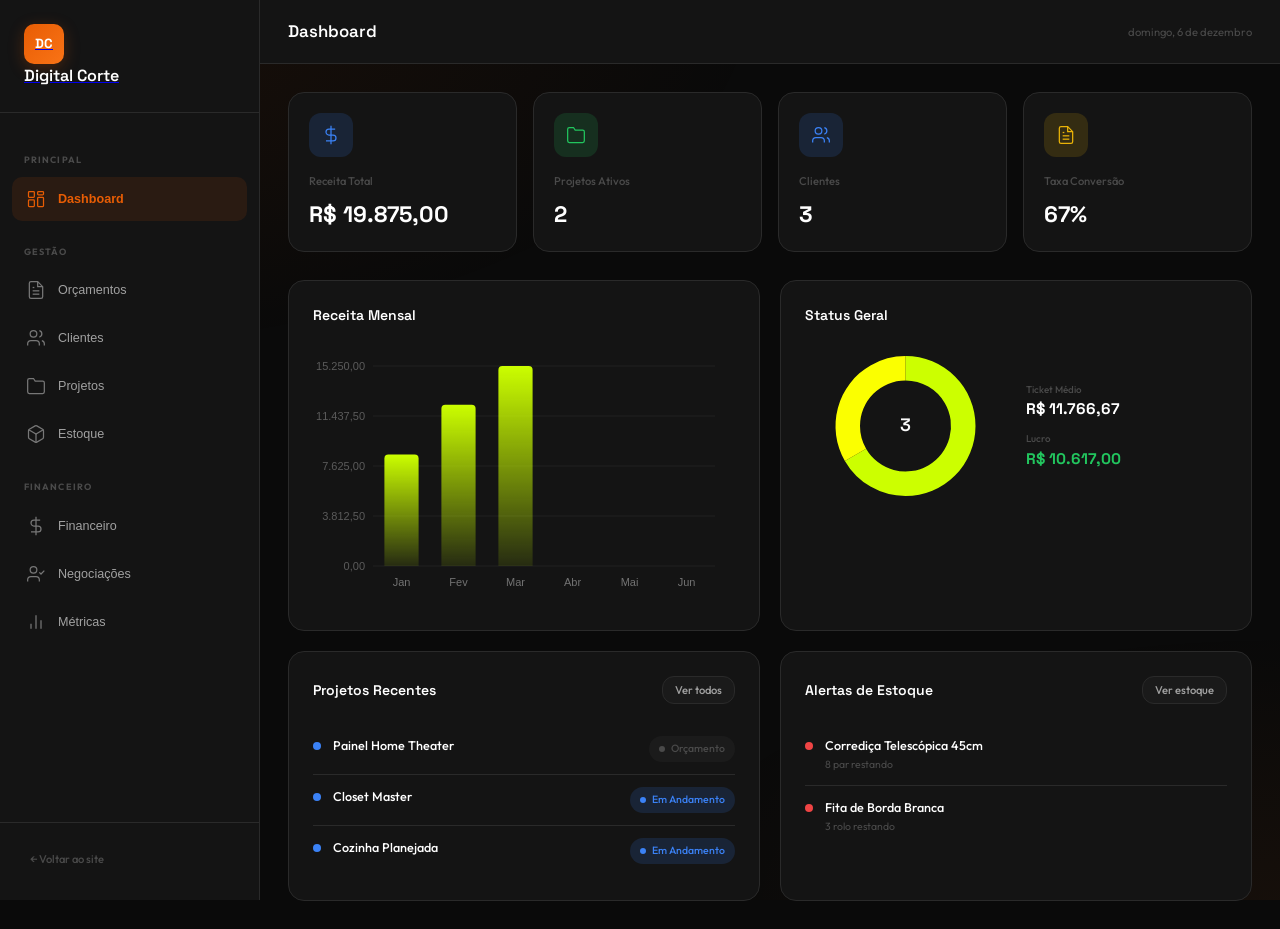
==== commit a5e5e214: "Complete redesign: premium solid UI, new color palette, improved UX" ====
--- a/dashboard.html
+++ b/dashboard.html
@@ -3,6 +3,7 @@
 <head>
     <meta charset="UTF-8">
     <meta name="viewport" content="width=device-width, initial-scale=1.0">
+    <link rel="icon" href="data:image/svg+xml,<svg xmlns='http://www.w3.org/2000/svg' viewBox='0 0 100 100'><rect fill='%23e85d04' rx='15' width='100' height='100'/><text y='.9em' x='50%' dominant-baseline='middle' text-anchor='middle' font-size='55' font-weight='bold' fill='white'>DC</text></svg>">
     <title>Digital Corte — Dashboard</title>
     <meta name="description" content="Sistema de gestão completo para marcenaria. Controle clientes, projetos, estoque e financeiro.">
     <link rel="stylesheet" href="dashboard.css">
--- a/dashboard.css
+++ b/dashboard.css
@@ -1,73 +1,107 @@
 /* ===========================================
    DIGITAL CORTE — Dashboard Styles
-   Clean, Professional, Performance-first
+   Premium, Sólido, Profissional
    =========================================== */
 
-@import url('https://fonts.googleapis.com/css2?family=Inter:wght@300;400;500;600;700&family=Space+Grotesk:wght@500;600;700&display=swap');
-
-/* ── Reset & Variables ── */
+@import url('https://fonts.googleapis.com/css2?family=Inter:wght@300;400;500;600;700&family=Space+Grotesk:wght@500;600;700&family=Outfit:wght@400;500;600;700&display=swap');
+
 :root {
-  --bg: #161311; /* User requested charcoal background */
-  --surface: rgba(22, 19, 17, 0.7);
-  --panel: rgba(30, 26, 24, 0.5);
-  --glass-border: rgba(255, 215, 0, 0.08); /* Gold accent on borders */
-  --border: #222222;
-  --accent: #FFD700; /* Gold */
-  --accent-secondary: #FFC400;
-  --accent-glow: rgba(255, 215, 0, 0.2);
-  --text: #ffffff;
-  --text-secondary: #dddddd;
-  --text-muted: #888888;
-  --radius: 16px;
+  --bg-primary: #0a0a0a;
+  --bg-secondary: #141414;
+  --bg-tertiary: #1a1a1a;
+  --bg-card: #1f1f1f;
+  --bg-card-hover: #262626;
+  --surface: rgba(255, 255, 255, 0.03);
+  --surface-hover: rgba(255, 255, 255, 0.05);
+  --border-subtle: #2a2a2a;
+  --border-accent: #3a3a3a;
+  
+  --accent: #e85d04;
+  --accent-light: #f97316;
+  --accent-glow: rgba(232, 93, 4, 0.2);
+  --accent-muted: rgba(232, 93, 4, 0.1);
+  --accent-gradient: linear-gradient(135deg, #e85d04 0%, #f97316 100%);
+  
+  --text-primary: #ffffff;
+  --text-secondary: #a1a1a1;
+  --text-tertiary: #6b6b6b;
+  --text-muted: #4a4a4a;
+  
+  --success: #22c55e;
+  --success-muted: rgba(34, 197, 94, 0.15);
+  --warning: #eab308;
+  --warning-muted: rgba(234, 179, 8, 0.15);
+  --danger: #ef4444;
+  --danger-muted: rgba(239, 68, 68, 0.15);
+  --info: #3b82f6;
+  --info-muted: rgba(59, 130, 246, 0.15);
+  
+  --font-main: 'Outfit', 'Inter', sans-serif;
+  --font-display: 'Space Grotesk', sans-serif;
+  
+  --radius-sm: 8px;
+  --radius-md: 12px;
+  --radius-lg: 16px;
+  --radius-xl: 20px;
+  
   --sidebar-w: 260px;
-  --header-h: 60px;
-  --transition: 0.15s cubic-bezier(0.4, 0, 0.2, 1);
-}
-
-*,
-*::before,
-*::after {
-  margin: 0;
-  padding: 0;
-  box-sizing: border-box;
-}
-
-html {
-  font-size: 14px;
-}
-
-html,
-body {
+  --header-h: 64px;
+  --transition: 0.2s cubic-bezier(0.4, 0, 0.2, 1);
+}
+
+*, *::before, *::after {
+  margin: 0; padding: 0; box-sizing: border-box;
+}
+
+html { font-size: 14px; }
+
+html, body {
   overflow-x: hidden !important;
   max-width: 100vw;
   width: 100%;
 }
 
 body {
-  font-family: 'Inter', sans-serif;
-  background: var(--bg);
-  color: var(--text);
+  font-family: var(--font-main);
+  background: var(--bg-primary);
+  color: var(--text-primary);
   line-height: 1.5;
   -webkit-font-smoothing: antialiased;
   min-width: 0;
 }
 
-/* ── Layout ── */
+/* Background pattern */
 .app {
-  display: flex;
+  position: relative;
   min-height: 100vh;
 }
 
-/* ── Sidebar ── */
+.app::before {
+  content: '';
+  position: fixed;
+  inset: 0;
+  background: 
+    radial-gradient(ellipse 60% 40% at 0% 0%, rgba(232, 93, 4, 0.08), transparent),
+    radial-gradient(ellipse 50% 30% at 100% 100%, rgba(249, 115, 22, 0.05), transparent);
+  pointer-events: none;
+  z-index: 0;
+}
+
+/* Layout */
+.app {
+  display: flex;
+  min-height: 100vh;
+}
+
+/* Sidebar */
 .sidebar {
   width: var(--sidebar-w);
   height: 100vh;
   position: fixed;
   top: 0;
   left: 0;
-  background: rgba(10, 10, 10, 0.4);
-  backdrop-filter: blur(30px);
-  border-right: 1px solid var(--glass-border);
+  background: var(--bg-secondary);
+  border-right: 1px solid var(--border-subtle);
   display: flex;
   flex-direction: column;
   z-index: 1000;
@@ -75,39 +109,33 @@
 }
 
 .sidebar-header {
-  padding: 32px 24px;
-  border-bottom: 1px solid var(--glass-border);
+  padding: 24px;
+  border-bottom: 1px solid var(--border-subtle);
   display: flex;
   align-items: center;
   gap: 12px;
 }
 
 .sidebar-logo-mark {
-  width: 36px;
-  height: 36px;
-  background: linear-gradient(135deg, var(--accent) 0%, var(--accent-secondary) 100%);
-  border-radius: 8px;
+  width: 40px;
+  height: 40px;
+  background: var(--accent-gradient);
+  border-radius: 10px;
   display: flex;
   align-items: center;
   justify-content: center;
-  font-family: 'Space Grotesk', sans-serif;
-  font-weight: 800;
-  font-size: 0.9rem;
-  color: #000;
-  flex-shrink: 0;
-  box-shadow: 0 0 20px var(--accent-glow), inset 0 0 10px rgba(255,255,255,0.4);
-  text-shadow: 0 1px 1px rgba(255,255,255,0.3);
+  font-family: var(--font-display);
+  font-weight: 700;
+  font-size: 0.95rem;
+  color: white;
+  box-shadow: 0 4px 16px rgba(232, 93, 4, 0.25);
 }
 
 .sidebar-logo-text {
-  font-family: 'Space Grotesk', sans-serif;
-  font-weight: 700;
-  font-size: 1.2rem;
-  color: #fff;
-  letter-spacing: -0.01em;
-  background: linear-gradient(90deg, #fff, rgba(255,255,255,0.6));
-  -webkit-background-clip: text;
-  -webkit-text-fill-color: transparent;
+  font-family: var(--font-display);
+  font-weight: 600;
+  font-size: 1.15rem;
+  color: var(--text-primary);
 }
 
 .sidebar-nav {
@@ -118,11 +146,11 @@
 
 .sidebar-section-label {
   font-size: 0.65rem;
-  font-weight: 800;
-  color: #444;
+  font-weight: 700;
+  color: var(--text-muted);
   text-transform: uppercase;
-  letter-spacing: 0.15em;
-  padding: 24px 12px 8px;
+  letter-spacing: 0.12em;
+  padding: 20px 12px 10px;
 }
 
 .sidebar-link {
@@ -136,51 +164,28 @@
   text-decoration: none;
   font-size: 0.9rem;
   font-weight: 500;
-  transition: all 0.2s cubic-bezier(0.4, 0, 0.2, 1);
+  transition: all 0.2s;
   cursor: pointer;
   border: none;
   background: none;
   width: 100%;
   text-align: left;
-  position: relative;
-}
-
-.sidebar-link .dc-icon {
-  transition: transform 0.2s;
 }
 
 .sidebar-link:hover {
-  color: #fff;
-  background: rgba(255,255,255,0.03);
-}
-
-.sidebar-link:hover .dc-icon {
-  transform: translateX(2px);
-  color: var(--accent);
+  color: var(--text-primary);
+  background: var(--surface-hover);
 }
 
 .sidebar-link.active {
   color: var(--accent);
-  background: rgba(204, 255, 0, 0.04);
+  background: var(--accent-muted);
   font-weight: 600;
 }
 
-.sidebar-link.active::after {
-  content: '';
-  position: absolute;
-  left: 0; top: 15%; height: 70%;
-  width: 3px;
-  background: var(--accent);
-  border-radius: 0 4px 4px 0;
-  box-shadow: 0 0 15px var(--accent);
-}
-
-.sidebar-link.active .dc-icon {
-  color: var(--accent);
-}
-
 .sidebar-link .dc-icon {
-  flex-shrink: 0;
+  width: 20px;
+  height: 20px;
   opacity: 0.7;
 }
 
@@ -196,16 +201,19 @@
   font-weight: 600;
   padding: 2px 6px;
   border-radius: 10px;
-  min-width: 18px;
-  text-align: center;
 }
 
 .sidebar-footer {
   padding: 16px;
-  border-top: 1px solid var(--border);
-}
-
-/* ── Main Content ── */
+  border-top: 1px solid var(--border-subtle);
+}
+
+.sidebar-footer a {
+  color: var(--text-muted);
+  font-size: 0.8rem;
+}
+
+/* Main */
 .main {
   flex: 1;
   margin-left: var(--sidebar-w);
@@ -213,17 +221,18 @@
   display: flex;
   flex-direction: column;
   min-width: 0;
-  width: 100%;
+  position: relative;
+  z-index: 1;
 }
 
 .main-header {
   height: var(--header-h);
-  border-bottom: 1px solid var(--border);
+  background: var(--bg-secondary);
+  border-bottom: 1px solid var(--border-subtle);
   display: flex;
   align-items: center;
   justify-content: space-between;
-  padding: 0 32px;
-  background: var(--bg);
+  padding: 0 28px;
   position: sticky;
   top: 0;
   z-index: 40;
@@ -236,53 +245,32 @@
 }
 
 .main-header h2 {
-  font-family: 'Space Grotesk', sans-serif;
-  font-size: 1.25rem;
+  font-family: var(--font-display);
+  font-size: 1.2rem;
   font-weight: 600;
-  letter-spacing: -0.02em;
-}
-
-.main-header-right {
-  display: flex;
-  align-items: center;
-  gap: 12px;
 }
 
 .mobile-menu-btn {
   display: none;
   background: none;
   border: none;
-  color: var(--text);
+  color: var(--text-primary);
   cursor: pointer;
   padding: 8px;
-  border-radius: var(--radius);
-}
-
-.mobile-menu-btn:hover {
-  background: var(--surface-hover);
 }
 
 .main-content {
   flex: 1;
-  padding: 28px 32px;
+  padding: 28px;
   animation: fadeIn 0.25s ease-out;
 }
 
 @keyframes fadeIn {
-  from {
-    opacity: 0;
-    transform: translateY(6px);
-  }
-
-  to {
-    opacity: 1;
-    transform: translateY(0);
-  }
-}
-
-/* ── Common Components ── */
-
-/* Icons */
+  from { opacity: 0; transform: translateY(6px); }
+  to { opacity: 1; transform: translateY(0); }
+}
+
+/* Common */
 .dc-icon {
   display: inline-flex;
   align-items: center;
@@ -301,9 +289,9 @@
   align-items: center;
   justify-content: center;
   gap: 8px;
-  padding: 9px 18px;
-  border-radius: var(--radius);
-  font-family: 'Inter', sans-serif;
+  padding: 10px 18px;
+  border-radius: var(--radius-md);
+  font-family: var(--font-main);
   font-size: 0.85rem;
   font-weight: 500;
   cursor: pointer;
@@ -313,14 +301,14 @@
 }
 
 .btn-primary {
-  background: var(--accent);
-  color: #000;
-  font-weight: 700;
+  background: var(--accent-gradient);
+  color: white;
+  font-weight: 600;
 }
 
 .btn-primary:hover {
-  background: var(--accent-hover);
-  box-shadow: 0 0 15px rgba(212, 175, 55, 0.3);
+  transform: translateY(-1px);
+  box-shadow: 0 8px 24px rgba(232, 93, 4, 0.25);
 }
 
 .btn-square {
@@ -330,31 +318,27 @@
   display: flex;
   align-items: center;
   justify-content: center;
-  flex-shrink: 0;
-  border-radius: 8px;
-  background: var(--accent);
-  color: #000;
+  border-radius: 10px;
+  background: var(--accent-gradient);
+  color: white;
   border: none;
   cursor: pointer;
-  transition: all 0.3s;
-  box-shadow: 0 0 10px var(--accent-glow);
+  box-shadow: 0 4px 16px rgba(232, 93, 4, 0.2);
 }
 
 .btn-square:hover {
   transform: scale(1.05);
-  box-shadow: 0 0 20px var(--accent-glow);
 }
 
 .btn-ghost {
-  background: transparent;
+  background: var(--bg-tertiary);
   color: var(--text-secondary);
-  border: 1px solid var(--border);
+  border: 1px solid var(--border-subtle);
 }
 
 .btn-ghost:hover {
-  background: var(--surface-hover);
-  color: var(--text);
-  border-color: var(--border-light);
+  background: var(--bg-card-hover);
+  color: var(--text-primary);
 }
 
 .btn-danger {
@@ -391,31 +375,24 @@
   color: var(--text-secondary);
 }
 
-.form-input,
-.form-select,
-.form-textarea {
-  background: var(--bg);
-  border: 1px solid var(--border);
-  border-radius: var(--radius);
-  padding: 10px 14px;
-  color: var(--text);
-  font-family: 'Inter', sans-serif;
+.form-input, .form-select, .form-textarea {
+  background: var(--bg-primary);
+  border: 1px solid var(--border-subtle);
+  border-radius: var(--radius-md);
+  padding: 12px 14px;
+  color: var(--text-primary);
+  font-family: var(--font-main);
   font-size: 0.9rem;
   transition: border-color var(--transition);
   outline: none;
   width: 100%;
-  align-items: center;
-}
-
-.form-input:focus,
-.form-select:focus,
-.form-textarea:focus {
+}
+
+.form-input:focus, .form-select:focus, .form-textarea:focus {
   border-color: var(--accent);
 }
 
-.form-input::placeholder {
-  color: var(--text-muted);
-}
+.form-input::placeholder { color: var(--text-muted); }
 
 .form-select {
   cursor: pointer;
@@ -433,7 +410,7 @@
 
 .form-row {
   display: grid;
-  grid-template-columns: repeat(auto-fit, minmax(200px, 1fr));
+  grid-template-columns: repeat(auto-fit, minmax(180px, 1fr));
   gap: 16px;
 }
 
@@ -441,51 +418,41 @@
 .search-box {
   flex: 1;
   min-width: 200px;
-  max-width: 500px;
+  max-width: 400px;
   position: relative;
-  display: flex;
-  align-items: center;
 }
 
 .search-box input {
   width: 100%;
   height: 44px;
-  background: var(--panel);
-  border: 1px solid var(--border);
-  border-radius: 8px;
+  background: var(--bg-tertiary);
+  border: 1px solid var(--border-subtle);
+  border-radius: 10px;
   color: #fff;
   padding: 0 16px 0 44px;
-  transition: all 0.3s cubic-bezier(0.4, 0, 0.2, 1);
-}
-
-.search-box svg, .search-box .dc-icon {
+  font-size: 0.9rem;
+  transition: all 0.2s;
+}
+
+.search-box input:focus {
+  border-color: var(--accent);
+  outline: none;
+}
+
+.search-box .dc-icon {
   position: absolute;
-  left: 15px;
+  left: 14px;
   top: 50%;
   transform: translateY(-50%);
   color: var(--text-muted);
-  pointer-events: none;
-  display: flex;
-  align-items: center;
-  justify-content: center;
-}
-
-.search-box input:focus {
-  border-color: var(--accent);
-  box-shadow: 0 0 15px var(--accent-glow);
-  outline: none;
-}
-
-.search-box .dc-icon {
-  position: absolute;
-  left: 12px;
-  color: var(--text-muted);
-  pointer-events: none;
 }
 
 /* Tables */
 .table-wrapper {
   overflow-x: auto;
+  background: var(--bg-secondary);
+  border: 1px solid var(--border-subtle);
+  border-radius: var(--radius-lg);
 }
 
 table {
@@ -495,19 +462,20 @@
 
 table thead th {
   text-align: left;
-  font-size: 0.75rem;
+  font-size: 0.7rem;
   font-weight: 600;
   color: var(--text-muted);
   text-transform: uppercase;
-  letter-spacing: 0.04em;
-  padding: 12px 16px;
-  border-bottom: 1px solid var(--border);
+  letter-spacing: 0.05em;
+  padding: 14px 16px;
+  background: var(--bg-tertiary);
+  border-bottom: 1px solid var(--border-subtle);
 }
 
 table tbody td {
   padding: 14px 16px;
   font-size: 0.9rem;
-  border-bottom: 1px solid var(--border);
+  border-bottom: 1px solid var(--border-subtle);
   color: var(--text-secondary);
   vertical-align: middle;
 }
@@ -521,7 +489,7 @@
 }
 
 table tbody td:first-child {
-  color: var(--text);
+  color: var(--text-primary);
   font-weight: 500;
 }
 
@@ -535,7 +503,7 @@
   display: inline-flex;
   align-items: center;
   gap: 6px;
-  padding: 4px 10px;
+  padding: 5px 10px;
   border-radius: 20px;
   font-size: 0.75rem;
   font-weight: 500;
@@ -546,115 +514,34 @@
   width: 6px;
   height: 6px;
   border-radius: 50%;
-  flex-shrink: 0;
-}
-
-.status-success {
-  background: var(--success-muted);
-  color: var(--success);
-}
-
-.status-success::before {
-  background: var(--success);
-}
-
-.status-warning {
-  background: var(--warning-muted);
-  color: var(--warning);
-}
-
-.status-warning::before {
-  background: var(--warning);
-}
-
-.status-danger {
-  background: var(--danger-muted);
-  color: var(--danger);
-}
-
-.status-danger::before {
-  background: var(--danger);
-}
-
-.status-info {
-  background: var(--info-muted);
-  color: var(--info);
-}
-
-.status-info::before {
-  background: var(--info);
-}
-
-.status-muted {
-  background: rgba(113, 113, 122, 0.12);
-  color: var(--text-muted);
-}
-
-.status-muted::before {
-  background: var(--text-muted);
-}
-
-/* ── Blueprint Grid Background ── */
-.bg-ambient {
-  position: fixed;
-  top: 0; left: 0; width: 100%; height: 100%;
-  z-index: -1;
-  background-color: var(--bg);
-  /* 1px Yellow 12% grid pattern - Static for max performance */
-  background-image: 
-    linear-gradient(rgba(255, 215, 0, 0.12) 1px, transparent 1px),
-    linear-gradient(90deg, rgba(255, 215, 0, 0.12) 1px, transparent 1px);
-  background-size: 40px 40px;
-  overflow: hidden;
-}
-
-.bg-ambient::after {
-  display: none; /* Removed interactive spotlight */
-}
-
-/* Disable expensive effects on mobile for max performance */
-@media (max-width: 768px) {
-  .bg-ambient::after {
-    display: none; /* Spotlight is too expensive for mobile performance */
-  }
-  .panel, .kpi-card {
-    backdrop-filter: none; /* Blur is a major performance killer on mobile */
-    background: #1a1715;
-  }
-}
-
-@keyframes rotate {
-  from { transform: rotate(0deg); }
-  to { transform: rotate(360deg); }
-}
-
-/* ── Base Animations ── */
-@keyframes glowPulse {
-  0% { box-shadow: 0 0 5px var(--accent-glow); }
-  50% { box-shadow: 0 0 30px var(--accent-glow); }
-  100% { box-shadow: 0 0 5px var(--accent-glow); }
-}
-
-@keyframes float {
-  0%, 100% { transform: translateY(0) scale(1); }
-  50% { transform: translateY(-8px) scale(1.01); }
-}
-
+}
+
+.status-success { background: var(--success-muted); color: var(--success); }
+.status-success::before { background: var(--success); }
+
+.status-warning { background: var(--warning-muted); color: var(--warning); }
+.status-warning::before { background: var(--warning); }
+
+.status-danger { background: var(--danger-muted); color: var(--danger); }
+.status-danger::before { background: var(--danger); }
+
+.status-info { background: var(--info-muted); color: var(--info); }
+.status-info::before { background: var(--info); }
+
+.status-muted { background: var(--surface); color: var(--text-muted); }
+.status-muted::before { background: var(--text-muted); }
+
+/* Panels */
 .panel {
-  background: var(--panel);
-  backdrop-filter: blur(20px) saturate(180%);
-  border: 1px solid var(--glass-border);
-  border-radius: var(--radius);
+  background: var(--bg-secondary);
+  border: 1px solid var(--border-subtle);
+  border-radius: var(--radius-lg);
   padding: 24px;
-  transition: all 0.4s cubic-bezier(0.4, 0, 0.2, 1);
-  position: relative;
-  will-change: transform, box-shadow;
+  transition: all 0.3s;
 }
 
 .panel:hover {
-  border-color: rgba(255, 215, 0, 0.3);
-  box-shadow: 0 20px 50px rgba(0, 0, 0, 0.5);
-  transform: translateY(-2px);
+  border-color: var(--border-accent);
 }
 
 .panel-header {
@@ -665,114 +552,62 @@
 }
 
 .panel-header h3 {
-  font-family: 'Space Grotesk', sans-serif;
+  font-family: var(--font-display);
   font-size: 1rem;
   font-weight: 600;
-  letter-spacing: -0.01em;
 }
 
 /* KPI Cards */
 .kpi-grid {
   display: grid;
-  grid-template-columns: repeat(auto-fit, minmax(220px, 1fr));
+  grid-template-columns: repeat(auto-fit, minmax(200px, 1fr));
   gap: 16px;
   margin-bottom: 28px;
 }
 
 .kpi-card {
-  background: var(--panel);
-  border: 1px solid var(--border);
-  border-radius: var(--radius);
-  padding: 24px;
+  background: var(--bg-secondary);
+  border: 1px solid var(--border-subtle);
+  border-radius: var(--radius-lg);
+  padding: 20px;
   display: flex;
   flex-direction: column;
   gap: 8px;
-  animation: float 6s infinite ease-in-out;
-  animation-delay: calc(var(--delay, 0) * 1s);
+  transition: all 0.2s;
 }
 
 .kpi-card:hover {
-  border-color: var(--border-light);
+  border-color: var(--border-accent);
+  transform: translateY(-2px);
 }
 
 .kpi-label {
   font-size: 0.8rem;
   color: var(--text-muted);
   font-weight: 500;
+}
+
+.kpi-value {
+  font-family: var(--font-display);
+  font-size: 1.6rem;
+  font-weight: 700;
+}
+
+.kpi-icon {
+  width: 44px;
+  height: 44px;
+  border-radius: 12px;
+  display: flex;
+  align-items: center;
+  justify-content: center;
   margin-bottom: 8px;
 }
 
-.kpi-value {
-  font-family: 'Space Grotesk', sans-serif;
-  font-size: 1.7rem;
-  font-weight: 700;
-  letter-spacing: -0.03em;
-  line-height: 1;
-}
-
-.kpi-change {
-  display: inline-flex;
-  align-items: center;
-  gap: 4px;
-  font-size: 0.75rem;
-  font-weight: 500;
-  margin-top: 8px;
-}
-
-.kpi-change.positive {
-  color: var(--success);
-}
-
-.kpi-change.negative {
-  color: var(--danger);
-}
-
-.kpi-icon {
-  width: 40px;
-  height: 40px;
-  border-radius: 10px;
-  display: flex;
-  align-items: center;
-  justify-content: center;
-  margin-bottom: 12px;
-}
-
-.kpi-icon.orange {
-  background: var(--accent-muted);
-  color: var(--accent);
-}
-
-.kpi-icon.green {
-  background: var(--success-muted);
-  color: var(--success);
-}
-
-.kpi-icon.blue {
-  background: var(--info-muted);
-  color: var(--info);
-}
-
-.kpi-icon.yellow {
-  background: var(--warning-muted);
-  color: var(--warning);
-}
-
-.kpi-icon.red {
-  background: var(--danger-muted);
-  color: var(--danger);
-}
-
-/* Charts */
-.chart-container {
-  position: relative;
-  width: 100%;
-  height: 260px;
-}
-
-.chart-container canvas {
-  width: 100% !important;
-  height: 100% !important;
-}
+.kpi-icon.orange { background: var(--accent-muted); color: var(--accent); }
+.kpi-icon.green { background: var(--success-muted); color: var(--success); }
+.kpi-icon.blue { background: var(--info-muted); color: var(--info); }
+.kpi-icon.yellow { background: var(--warning-muted); color: var(--warning); }
+.kpi-icon.red { background: var(--danger-muted); color: var(--danger); }
 
 /* Grid layouts */
 .grid-2 {
@@ -787,42 +622,41 @@
   gap: 20px;
 }
 
+/* Charts */
+.chart-container {
+  position: relative;
+  width: 100%;
+  height: 260px;
+}
+
+.chart-container canvas {
+  width: 100% !important;
+  height: 100% !important;
+}
+
 /* Empty state */
 .empty-state {
   text-align: center;
-  padding: 60px 24px;
+  padding: 48px 24px;
   color: var(--text-muted);
-}
-
-.empty-state .dc-icon {
-  width: 48px;
-  height: 48px;
-  margin: 0 auto 16px;
-  opacity: 0.3;
 }
 
 .empty-state p {
   font-size: 0.95rem;
-  margin-bottom: 20px;
-}
-
-/* List items */
-.activity-list {
-  display: flex;
-  flex-direction: column;
-}
+}
+
+/* Activity list */
+.activity-list { display: flex; flex-direction: column; }
 
 .activity-item {
   display: flex;
   align-items: flex-start;
   gap: 12px;
   padding: 12px 0;
-  border-bottom: 1px solid var(--border);
-}
-
-.activity-item:last-child {
-  border-bottom: none;
-}
+  border-bottom: 1px solid var(--border-subtle);
+}
+
+.activity-item:last-child { border-bottom: none; }
 
 .activity-dot {
   width: 8px;
@@ -832,26 +666,10 @@
   flex-shrink: 0;
 }
 
-.activity-content {
-  flex: 1;
-  min-width: 0;
-}
-
-.activity-content p {
-  font-size: 0.85rem;
-  color: var(--text-secondary);
-}
-
-.activity-content p strong {
-  color: var(--text);
-  font-weight: 500;
-}
-
-.activity-time {
-  font-size: 0.75rem;
-  color: var(--text-muted);
-  margin-top: 2px;
-}
+.activity-content { flex: 1; min-width: 0; }
+.activity-content p { font-size: 0.9rem; color: var(--text-secondary); }
+.activity-content p strong { color: var(--text-primary); font-weight: 500; }
+.activity-time { font-size: 0.75rem; color: var(--text-muted); margin-top: 2px; }
 
 /* Toolbar */
 .toolbar {
@@ -859,13 +677,13 @@
   margin-bottom: 24px;
   display: flex;
   flex-direction: column;
-  gap: 20px;
+  gap: 16px;
 }
 
 .toolbar-left {
   display: flex;
   flex-direction: column;
-  gap: 16px;
+  gap: 12px;
   width: 100%;
 }
 
@@ -874,74 +692,42 @@
   align-items: center;
   gap: 12px;
   width: 100%;
-  flex-wrap: nowrap;
-  /* Row 1 together */
-}
-
-.search-box {
-  flex: 1;
-  min-width: 200px;
-  max-width: 500px;
 }
 
 .filter-pills {
   display: flex;
-  gap: 10px;
-  flex-wrap: nowrap;
-  /* Filters on their own line */
-  overflow-x: auto;
-  padding-bottom: 4px;
-  width: 100%;
-}
-
-@media (max-width: 600px) {
-  .search-add-group {
-    gap: 8px;
-  }
-}
-
-.toolbar-right {
-  display: flex;
-  align-items: center;
   gap: 8px;
-}
-
-/* Filter pills */
-.filter-pills {
-  display: flex;
-  gap: 6px;
   flex-wrap: wrap;
 }
 
 .filter-pill {
-  padding: 6px 14px;
+  padding: 8px 16px;
   border-radius: 20px;
   font-size: 0.8rem;
   font-weight: 500;
-  background: var(--surface);
+  background: var(--bg-tertiary);
   color: var(--text-secondary);
-  border: 1px solid var(--border);
+  border: 1px solid var(--border-subtle);
   cursor: pointer;
   transition: all var(--transition);
 }
 
-.filter-pill:hover,
-.filter-pill.active {
+.filter-pill:hover, .filter-pill.active {
   background: var(--accent-muted);
   color: var(--accent);
   border-color: transparent;
 }
 
-/* Pipeline / Kanban */
+/* Pipeline */
 .pipeline {
   display: grid;
-  grid-template-columns: repeat(auto-fit, minmax(250px, 1fr));
+  grid-template-columns: repeat(auto-fit, minmax(240px, 1fr));
   gap: 16px;
 }
 
 .pipeline-column {
-  background: var(--surface);
-  border: 1px solid var(--border);
+  background: var(--bg-secondary);
+  border: 1px solid var(--border-subtle);
   border-radius: var(--radius-lg);
   padding: 16px;
 }
@@ -950,9 +736,9 @@
   display: flex;
   align-items: center;
   justify-content: space-between;
-  margin-bottom: 14px;
+  margin-bottom: 16px;
   padding-bottom: 12px;
-  border-bottom: 1px solid var(--border);
+  border-bottom: 1px solid var(--border-subtle);
 }
 
 .pipeline-column-title {
@@ -963,18 +749,24 @@
   gap: 8px;
 }
 
+.pipeline-column-title span {
+  width: 8px;
+  height: 8px;
+  border-radius: 50%;
+}
+
 .pipeline-column-count {
   font-size: 0.7rem;
-  background: var(--surface-hover);
+  background: var(--surface);
   padding: 2px 8px;
   border-radius: 10px;
   color: var(--text-muted);
 }
 
 .pipeline-card {
-  background: var(--bg);
-  border: 1px solid var(--border);
-  border-radius: var(--radius);
+  background: var(--bg-primary);
+  border: 1px solid var(--border-subtle);
+  border-radius: var(--radius-md);
   padding: 14px;
   margin-bottom: 10px;
   cursor: pointer;
@@ -982,17 +774,13 @@
 }
 
 .pipeline-card:hover {
-  border-color: var(--border-light);
-}
-
-.pipeline-card:last-child {
-  margin-bottom: 0;
+  border-color: var(--border-accent);
 }
 
 .pipeline-card-title {
   font-size: 0.85rem;
   font-weight: 500;
-  color: var(--text);
+  color: var(--text-primary);
   margin-bottom: 6px;
 }
 
@@ -1002,7 +790,7 @@
 }
 
 .pipeline-card-value {
-  font-family: 'Space Grotesk', sans-serif;
+  font-family: var(--font-display);
   font-size: 0.95rem;
   font-weight: 600;
   color: var(--accent);
@@ -1012,46 +800,33 @@
 /* Toast */
 .dc-toast {
   position: fixed;
-  bottom: 32px;
-  right: 32px;
-  background: var(--surface);
-  border: 1px solid var(--border);
-  border-radius: var(--radius);
+  bottom: 28px;
+  right: 28px;
+  background: var(--bg-secondary);
+  border: 1px solid var(--border-subtle);
+  border-radius: var(--radius-md);
   padding: 14px 20px;
   display: flex;
   align-items: center;
   gap: 10px;
   font-size: 0.9rem;
-  box-shadow: 0 20px 60px rgba(0, 0, 0, 0.4);
+  box-shadow: var(--shadow-lg);
   z-index: 1000;
   transform: translateY(20px);
   opacity: 0;
   transition: all 0.3s ease;
 }
 
-.dc-toast-show {
-  transform: translateY(0);
-  opacity: 1;
-}
-
-.dc-toast-success .dc-toast-icon {
-  color: var(--success);
-}
-
-.dc-toast-error .dc-toast-icon {
-  color: var(--danger);
-}
-
-.dc-toast-info .dc-toast-icon {
-  color: var(--info);
-}
+.dc-toast-show { transform: translateY(0); opacity: 1; }
+.dc-toast-success .dc-toast-icon { color: var(--success); }
+.dc-toast-error .dc-toast-icon { color: var(--danger); }
+.dc-toast-info .dc-toast-icon { color: var(--info); }
 
 /* Modal */
 .dc-modal-overlay {
   position: fixed;
   inset: 0;
-  background: rgba(0, 0, 0, 0.6);
-  backdrop-filter: blur(4px);
+  background: rgba(0, 0, 0, 0.7);
   display: flex;
   align-items: center;
   justify-content: center;
@@ -1061,36 +836,32 @@
   padding: 24px;
 }
 
-.dc-modal-overlay.dc-modal-show {
-  opacity: 1;
-}
+.dc-modal-overlay.dc-modal-show { opacity: 1; }
 
 .dc-modal {
-  background: var(--surface);
-  border: 1px solid var(--border);
+  background: var(--bg-secondary);
+  border: 1px solid var(--border-subtle);
   border-radius: var(--radius-lg);
   width: 100%;
-  max-width: 560px;
+  max-width: 520px;
   max-height: 90vh;
   overflow-y: auto;
   transform: scale(0.95);
   transition: transform 0.2s;
 }
 
-.dc-modal-show .dc-modal {
-  transform: scale(1);
-}
+.dc-modal-show .dc-modal { transform: scale(1); }
 
 .dc-modal-header {
   display: flex;
   align-items: center;
   justify-content: space-between;
   padding: 20px 24px;
-  border-bottom: 1px solid var(--border);
+  border-bottom: 1px solid var(--border-subtle);
 }
 
 .dc-modal-header h3 {
-  font-family: 'Space Grotesk', sans-serif;
+  font-family: var(--font-display);
   font-size: 1.1rem;
   font-weight: 600;
 }
@@ -1100,87 +871,55 @@
   border: none;
   color: var(--text-muted);
   cursor: pointer;
-  font-size: 1.1rem;
+  font-size: 1.2rem;
   padding: 4px;
   border-radius: 4px;
-  transition: color var(--transition);
-}
-
-.dc-modal-close:hover {
-  color: var(--text);
-}
-
-.dc-modal-body {
-  padding: 24px;
-  display: flex;
-  flex-direction: column;
-  gap: 16px;
-}
+}
+
+.dc-modal-close:hover { color: var(--text-primary); }
+
+.dc-modal-body { padding: 24px; display: flex; flex-direction: column; gap: 16px; }
 
 .dc-modal-footer {
   display: flex;
   justify-content: flex-end;
   gap: 10px;
   padding: 16px 24px;
-  border-top: 1px solid var(--border);
+  border-top: 1px solid var(--border-subtle);
 }
 
 /* Scrollbar */
-::-webkit-scrollbar {
-  width: 6px;
-  height: 6px;
-}
-
-::-webkit-scrollbar-track {
-  background: transparent;
-}
-
-::-webkit-scrollbar-thumb {
-  background: var(--border);
-  border-radius: 3px;
-}
-
-::-webkit-scrollbar-thumb:hover {
-  background: var(--border-light);
-}
+::-webkit-scrollbar { width: 6px; height: 6px; }
+::-webkit-scrollbar-track { background: transparent; }
+::-webkit-scrollbar-thumb { background: var(--border-subtle); border-radius: 3px; }
+::-webkit-scrollbar-thumb:hover { background: var(--border-accent); }
 
 /* Mobile overlay */
 .sidebar-overlay {
   display: none;
   position: fixed;
   inset: 0;
-  background: rgba(0, 0, 0, 0.5);
+  background: rgba(0, 0, 0, 0.6);
   z-index: 45;
 }
 
-/* ── Clickable Row ── */
-.row-clickable {
-  cursor: pointer;
-}
-
-.row-clickable:hover {
-  background: var(--surface-hover) !important;
-}
-
-/* ── Detail Modal Styles ── */
-.detail-grid {
-  display: flex;
-  flex-direction: column;
-  gap: 0;
-}
+/* Row clickable */
+.row-clickable { cursor: pointer; }
+.row-clickable:hover { background: var(--surface) !important; }
+
+/* Detail styles */
+.detail-grid { display: flex; flex-direction: column; gap: 0; }
 
 .detail-row {
   display: flex;
   justify-content: space-between;
   align-items: flex-start;
-  padding: 10px 0;
-  border-bottom: 1px solid var(--border);
+  padding: 12px 0;
+  border-bottom: 1px solid var(--border-subtle);
   gap: 16px;
 }
 
-.detail-row:last-child {
-  border-bottom: none;
-}
+.detail-row:last-child { border-bottom: none; }
 
 .detail-label {
   font-size: 0.8rem;
@@ -1192,7 +931,7 @@
 
 .detail-value {
   font-size: 0.9rem;
-  color: var(--text);
+  color: var(--text-primary);
   text-align: right;
   word-break: break-word;
 }
@@ -1202,172 +941,44 @@
   align-items: center;
   justify-content: space-between;
   padding: 10px 0;
-  border-bottom: 1px solid var(--border);
-}
-
-.detail-list-item:last-child {
-  border-bottom: none;
-}
-
-/* ── Responsive Table Columns ── */
-@media (max-width: 900px) {
-  .col-hide-md {
-    display: none !important;
-  }
-}
-
-@media (max-width: 640px) {
-  .col-hide-sm {
-    display: none !important;
-  }
-
-  /* Show mobile indicator dots */
-  .mobile-badge,
-  .mobile-type-dot {
-    display: inline-block !important;
-  }
-}
-
-/* ── Responsive ── */
+  border-bottom: 1px solid var(--border-subtle);
+}
+
+.detail-list-item:last-child { border-bottom: none; }
+
+/* Responsive columns */
+@media (max-width: 900px) { .col-hide-md { display: none !important; } }
+@media (max-width: 640px) { .col-hide-sm { display: none !important; } }
+
+/* Responsive */
 @media (max-width: 1024px) {
-  .grid-2 {
-    grid-template-columns: 1fr;
-  }
-
-  .grid-3 {
-    grid-template-columns: 1fr;
-  }
+  .grid-2 { grid-template-columns: 1fr; }
+  .grid-3 { grid-template-columns: 1fr; }
 }
 
 @media (max-width: 768px) {
-  .sidebar {
-    transform: translateX(-100%);
-  }
-
-  .sidebar.open {
-    transform: translateX(0);
-  }
-
-  .sidebar-overlay.show {
-    display: block;
-  }
-
-  .main {
-    margin-left: 0;
-  }
-
-  .main-header {
-    padding: 0 16px;
-  }
-
-  .main-content {
-    padding: 12px 0;
-  }
-
-  .mobile-menu-btn {
-    display: flex;
-  }
-
-  .panel, .kpi-card {
-    border-radius: 0;
-    border-left: none;
-    border-right: none;
-    background: rgba(22, 22, 22, 0.4);
-    backdrop-filter: blur(10px);
-    margin-bottom: 2px;
-    padding: 20px 16px;
-    box-shadow: none !important;
-    animation: none !important;
-  }
-
-  .grid-2, .kpi-grid {
-    gap: 1px;
-    grid-template-columns: 1fr;
-  }
-
-  .toolbar {
-    padding: 0 16px;
-    margin-bottom: 16px;
-  }
-
-  .pipeline {
-    grid-template-columns: 1fr;
-  }
-
-  .toolbar {
-  .toolbar-right {
-    width: 100%;
-  }
-
-  .toolbar-right {
-    justify-content: flex-end;
-  }
-
-  .dc-modal {
-    max-width: 100%;
-    margin: 0 8px;
-  }
-
-  .form-row {
-    grid-template-columns: 1fr;
-  }
-
-  .gen-item-row {
-    grid-template-columns: 1fr 60px 100px 36px !important;
-  }
+  .sidebar { transform: translateX(-100%); }
+  .sidebar.open { transform: translateX(0); }
+  .sidebar-overlay.show { display: block; }
+  .main { margin-left: 0; }
+  .main-header { padding: 0 16px; }
+  .main-content { padding: 16px; }
+  .mobile-menu-btn { display: flex; }
+  .panel, .kpi-card { border-radius: var(--radius-md); margin-bottom: 2px; }
+  .grid-2, .kpi-grid { gap: 12px; }
+  .toolbar { padding: 0; margin-bottom: 16px; }
+  .pipeline { grid-template-columns: 1fr; }
+  .dc-modal { max-width: 100%; margin: 0 8px; }
+  .form-row { grid-template-columns: 1fr; }
 }
 
 @media (max-width: 480px) {
-  .kpi-grid {
-    grid-template-columns: 1fr;
-  }
-
-  .filter-pills {
-    overflow-x: auto;
-    flex-wrap: nowrap;
-    -webkit-overflow-scrolling: touch;
-  }
-}
-
-@media (max-width: 768px) {
-  .toolbar {
-    flex-direction: column-reverse;
-    align-items: stretch;
-    gap: 12px;
-  }
-
-  .toolbar-left {
-    width: 100%;
-  }
-
-  .search-box {
-    width: 100%;
-  }
-
-  .toolbar-right {
-    justify-content: space-between;
-    width: 100%;
-  }
-}
-
-/* Base resets to prevent overflow */
-*,
-*::before,
-*::after {
-  max-width: 100%;
-}
-
-.kpi-grid {
-  grid-template-columns: repeat(auto-fit, minmax(min(100%, 200px), 1fr));
-}
-
-.grid-2,
-.grid-3 {
-  grid-template-columns: repeat(auto-fit, minmax(min(100%, 300px), 1fr));
-}
-
-.table-wrapper {
-  width: 100%;
-  overflow-x: auto;
-  -webkit-overflow-scrolling: touch;
-}+  .kpi-grid { grid-template-columns: 1fr; }
+  .filter-pills { overflow-x: auto; flex-wrap: nowrap; }
+}
+
+/* Misc */
+*, *::before, *::after { max-width: 100%; }
+.kpi-grid { grid-template-columns: repeat(auto-fit, minmax(min(100%, 180px), 1fr)); }
+.grid-2, .grid-3 { grid-template-columns: repeat(auto-fit, minmax(min(100%, 280px), 1fr)); }
+.table-wrapper { width: 100%; overflow-x: auto; }
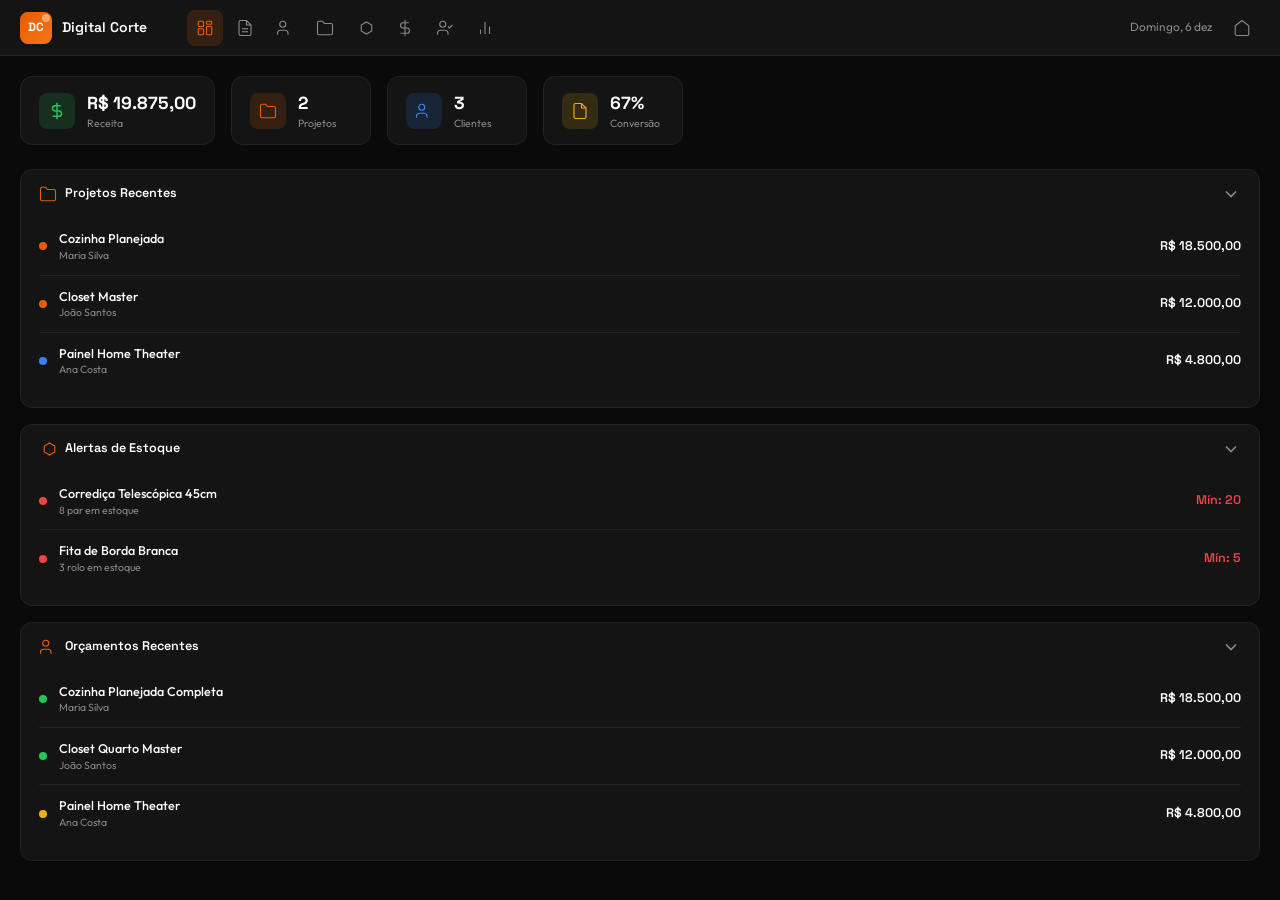
==== commit 79e6f159: "Ultra clean UI: icon-based nav, collapsible sections, new logo" ====
--- a/dashboard.html
+++ b/dashboard.html
@@ -3,89 +3,61 @@
 <head>
     <meta charset="UTF-8">
     <meta name="viewport" content="width=device-width, initial-scale=1.0">
-    <link rel="icon" href="data:image/svg+xml,<svg xmlns='http://www.w3.org/2000/svg' viewBox='0 0 100 100'><rect fill='%23e85d04' rx='15' width='100' height='100'/><text y='.9em' x='50%' dominant-baseline='middle' text-anchor='middle' font-size='55' font-weight='bold' fill='white'>DC</text></svg>">
-    <title>Digital Corte — Dashboard</title>
-    <meta name="description" content="Sistema de gestão completo para marcenaria. Controle clientes, projetos, estoque e financeiro.">
+    <link rel="icon" href="data:image/svg+xml,<svg xmlns='http://www.w3.org/2000/svg' viewBox='0 0 100 100'><rect fill='%23e85d04' rx='20' width='100' height='100'/><circle cx='35' cy='50' r='12' fill='white'/><circle cx='65' cy='50' r='12' fill='white'/><rect x='25' y='68' width='50' height='8' rx='4' fill='white'/></svg>">
+    <title>Digital Corte</title>
+    <meta name="description" content="Sistema de gestão para marcenaria">
     <link rel="stylesheet" href="dashboard.css">
 </head>
 <body>
     <div class="app">
-        <!-- Background Ambient Animation -->
-        <div class="bg-ambient"></div>
-        
-        <!-- Sidebar Overlay (mobile) -->
-        <div class="sidebar-overlay" id="sidebarOverlay" onclick="App.closeSidebar()"></div>
-
-        <!-- Sidebar -->
-        <aside class="sidebar" id="sidebar">
-            <div class="sidebar-header">
-                <a href="index.html" class="sidebar-logo">
-                    <div class="sidebar-logo-mark">DC</div>
-                    <span class="sidebar-logo-text">Digital Corte</span>
+        <!-- Top Bar -->
+        <header class="topbar">
+            <div class="topbar-left">
+                <a href="index.html" class="topbar-logo">
+                    <div class="logo-icon">DC</div>
+                    <span class="logo-text">Digital Corte</span>
+                </a>
+                
+                <nav class="icon-nav">
+                    <button class="icon-nav-btn active" data-module="dashboard" title="Dashboard">
+                        <svg viewBox="0 0 24 24" width="18" height="18" fill="none" stroke="currentColor" stroke-width="1.5"><rect x="3" y="3" width="7" height="7" rx="1"/><rect x="14" y="3" width="7" height="4" rx="1"/><rect x="14" y="10" width="7" height="11" rx="1"/><rect x="3" y="13" width="7" height="8" rx="1"/></svg>
+                    </button>
+                    <button class="icon-nav-btn" data-module="orcamentos" title="Orçamentos">
+                        <svg viewBox="0 0 24 24" width="18" height="18" fill="none" stroke="currentColor" stroke-width="1.5"><path d="M14 2H6a2 2 0 0 0-2 2v16a2 2 0 0 0 2 2h12a2 2 0 0 0 2-2V8Z"/><path d="M14 2v6h6"/><path d="M16 13H8"/><path d="M16 17H8"/></svg>
+                    </button>
+                    <button class="icon-nav-btn" data-module="clientes" title="Clientes">
+                        <svg viewBox="0 0 24 24" width="18" height="18" fill="none" stroke="currentColor" stroke-width="1.5"><path d="M16 21v-2a4 4 0 0 0-4-4H6a4 4 0 0 0-4 4v2"/><circle cx="9" cy="7" r="4"/></svg>
+                    </button>
+                    <button class="icon-nav-btn" data-module="projetos" title="Projetos">
+                        <svg viewBox="0 0 24 24" width="18" height="18" fill="none" stroke="currentColor" stroke-width="1.5"><path d="M22 19a2 2 0 0 1-2 2H4a2 2 0 0 1-2-2V5a2 2 0 0 1 2-2h5l2 3h9a2 2 0 0 1 2 2z"/></svg>
+                    </button>
+                    <button class="icon-nav-btn" data-module="estoque" title="Estoque">
+                        <svg viewBox="0 0 24 24" width="18" height="18" fill="none" stroke="currentColor" stroke-width="1.5"><path d="M21 16V8l-7-4-7 4v8l7 4 7-4z"/></svg>
+                        <span class="badge" id="estoque-alert-badge" style="display:none">0</span>
+                    </button>
+                    <button class="icon-nav-btn" data-module="financeiro" title="Financeiro">
+                        <svg viewBox="0 0 24 24" width="18" height="18" fill="none" stroke="currentColor" stroke-width="1.5"><line x1="12" y1="1" x2="12" y2="23"/><path d="M17 5H9.5a3.5 3.5 0 0 0 0 7h5a3.5 3.5 0 0 1 0 7H6"/></svg>
+                    </button>
+                    <button class="icon-nav-btn" data-module="negociacoes" title="Negociações">
+                        <svg viewBox="0 0 24 24" width="18" height="18" fill="none" stroke="currentColor" stroke-width="1.5"><path d="M16 21v-2a4 4 0 0 0-4-4H6a4 4 0 0 0-4 4v2"/><circle cx="9" cy="7" r="4"/><path d="m22 8-4 4-2-2"/></svg>
+                    </button>
+                    <button class="icon-nav-btn" data-module="metricas" title="Métricas">
+                        <svg viewBox="0 0 24 24" width="18" height="18" fill="none" stroke="currentColor" stroke-width="1.5"><path d="M18 20V10"/><path d="M12 20V4"/><path d="M6 20v-6"/></svg>
+                    </button>
+                </nav>
+            </div>
+            
+            <div class="topbar-right">
+                <span class="date-display" id="current-date"></span>
+                <a href="index.html" class="icon-nav-btn" title="Voltar ao site">
+                    <svg viewBox="0 0 24 24" width="18" height="18" fill="none" stroke="currentColor" stroke-width="1.5"><path d="m3 9 9-7 9 7v11a2 2 0 0 1-2 2H5a2 2 0 0 1-2-2z"/></svg>
                 </a>
             </div>
-            <nav class="sidebar-nav">
-                <div class="sidebar-section-label">Principal</div>
-                <button class="sidebar-link active" data-module="dashboard" id="nav-dashboard">
-                    <span class="dc-icon" style="width:20px;height:20px"><svg viewBox="0 0 24 24" fill="none" stroke="currentColor" stroke-width="1.5"><rect x="3" y="3" width="7" height="7" rx="1"/><rect x="14" y="3" width="7" height="4" rx="1"/><rect x="14" y="10" width="7" height="11" rx="1"/><rect x="3" y="13" width="7" height="8" rx="1"/></svg></span>
-                    Dashboard
-                </button>
-
-                <div class="sidebar-section-label">Gestão</div>
-                <button class="sidebar-link" data-module="orcamentos" id="nav-orcamentos">
-                    <span class="dc-icon" style="width:20px;height:20px"><svg viewBox="0 0 24 24" fill="none" stroke="currentColor" stroke-width="1.5"><path d="M14 2H6a2 2 0 0 0-2 2v16a2 2 0 0 0 2 2h12a2 2 0 0 0 2-2V8Z"/><path d="M14 2v6h6"/><path d="M16 13H8"/><path d="M16 17H8"/><path d="M10 9H8"/></svg></span>
-                    Orçamentos
-                </button>
-                <button class="sidebar-link" data-module="clientes" id="nav-clientes">
-                    <span class="dc-icon" style="width:20px;height:20px"><svg viewBox="0 0 24 24" fill="none" stroke="currentColor" stroke-width="1.5"><path d="M16 21v-2a4 4 0 0 0-4-4H6a4 4 0 0 0-4 4v2"/><circle cx="9" cy="7" r="4"/><path d="M22 21v-2a4 4 0 0 0-3-3.87"/><path d="M16 3.13a4 4 0 0 1 0 7.75"/></svg></span>
-                    Clientes
-                </button>
-                <button class="sidebar-link" data-module="projetos" id="nav-projetos">
-                    <span class="dc-icon" style="width:20px;height:20px"><svg viewBox="0 0 24 24" fill="none" stroke="currentColor" stroke-width="1.5"><path d="M22 19a2 2 0 0 1-2 2H4a2 2 0 0 1-2-2V5a2 2 0 0 1 2-2h5l2 3h9a2 2 0 0 1 2 2z"/></svg></span>
-                    Projetos
-                </button>
-                <button class="sidebar-link" data-module="estoque" id="nav-estoque">
-                    <span class="dc-icon" style="width:20px;height:20px"><svg viewBox="0 0 24 24" fill="none" stroke="currentColor" stroke-width="1.5"><path d="M21 16V8a2 2 0 0 0-1-1.73l-7-4a2 2 0 0 0-2 0l-7 4A2 2 0 0 0 3 8v8a2 2 0 0 0 1 1.73l7 4a2 2 0 0 0 2 0l7-4A2 2 0 0 0 21 16Z"/><path d="m3.27 6.96 8.73 5.05 8.73-5.05"/><path d="M12 22.08V12"/></svg></span>
-                    Estoque
-                    <span class="badge" id="estoque-alert-badge" style="display:none">0</span>
-                </button>
-
-                <div class="sidebar-section-label">Financeiro</div>
-                <button class="sidebar-link" data-module="financeiro" id="nav-financeiro">
-                    <span class="dc-icon" style="width:20px;height:20px"><svg viewBox="0 0 24 24" fill="none" stroke="currentColor" stroke-width="1.5"><line x1="12" y1="1" x2="12" y2="23"/><path d="M17 5H9.5a3.5 3.5 0 0 0 0 7h5a3.5 3.5 0 0 1 0 7H6"/></svg></span>
-                    Financeiro
-                </button>
-                <button class="sidebar-link" data-module="negociacoes" id="nav-negociacoes">
-                    <span class="dc-icon" style="width:20px;height:20px"><svg viewBox="0 0 24 24" fill="none" stroke="currentColor" stroke-width="1.5"><path d="M16 21v-2a4 4 0 0 0-4-4H6a4 4 0 0 0-4 4v2"/><circle cx="9" cy="7" r="4"/><path d="m22 8-4 4-2-2"/></svg></span>
-                    Negociações
-                </button>
-                <button class="sidebar-link" data-module="metricas" id="nav-metricas">
-                    <span class="dc-icon" style="width:20px;height:20px"><svg viewBox="0 0 24 24" fill="none" stroke="currentColor" stroke-width="1.5"><path d="M18 20V10"/><path d="M12 20V4"/><path d="M6 20v-6"/></svg></span>
-                    Métricas
-                </button>
-            </nav>
-            <div class="sidebar-footer">
-                <a href="index.html" class="sidebar-link" style="color:var(--text-muted);font-size:0.8rem">
-                    ← Voltar ao site
-                </a>
-            </div>
-        </aside>
+        </header>
 
         <!-- Main Content -->
         <main class="main">
-            <header class="main-header">
-                <div class="main-header-left">
-                    <button class="mobile-menu-btn" onclick="App.toggleSidebar()" aria-label="Menu">
-                        <span class="dc-icon" style="width:24px;height:24px"><svg viewBox="0 0 24 24" fill="none" stroke="currentColor" stroke-width="2"><line x1="3" y1="6" x2="21" y2="6"/><line x1="3" y1="12" x2="21" y2="12"/><line x1="3" y1="18" x2="21" y2="18"/></svg></span>
-                    </button>
-                    <h2 id="page-title">Dashboard</h2>
-                </div>
-                <div class="main-header-right">
-                    <span style="font-size:0.8rem;color:var(--text-muted)" id="current-date"></span>
-                </div>
-            </header>
             <div class="main-content" id="main-content">
-                <!-- Module content rendered here by JavaScript -->
             </div>
         </main>
     </div>
@@ -103,4 +75,4 @@
     <script src="modules/metricas.js"></script>
     <script src="app.js"></script>
 </body>
-</html>
+</html>
--- a/dashboard.css
+++ b/dashboard.css
@@ -1,52 +1,34 @@
 /* ===========================================
    DIGITAL CORTE — Dashboard Styles
-   Premium, Sólido, Profissional
+   Ultra Clean, Minimal, Icon-based
    =========================================== */
 
-@import url('https://fonts.googleapis.com/css2?family=Inter:wght@300;400;500;600;700&family=Space+Grotesk:wght@500;600;700&family=Outfit:wght@400;500;600;700&display=swap');
+@import url('https://fonts.googleapis.com/css2?family=Outfit:wght@400;500;600;700&family=Space+Grotesk:wght@500;600;700&display=swap');
 
 :root {
-  --bg-primary: #0a0a0a;
-  --bg-secondary: #141414;
-  --bg-tertiary: #1a1a1a;
-  --bg-card: #1f1f1f;
-  --bg-card-hover: #262626;
-  --surface: rgba(255, 255, 255, 0.03);
-  --surface-hover: rgba(255, 255, 255, 0.05);
-  --border-subtle: #2a2a2a;
-  --border-accent: #3a3a3a;
+  --bg: #0a0a0a;
+  --surface: #141414;
+  --surface-2: #1a1a1a;
+  --border: #222222;
   
   --accent: #e85d04;
   --accent-light: #f97316;
-  --accent-glow: rgba(232, 93, 4, 0.2);
-  --accent-muted: rgba(232, 93, 4, 0.1);
-  --accent-gradient: linear-gradient(135deg, #e85d04 0%, #f97316 100%);
+  --accent-glow: rgba(232, 93, 4, 0.15);
   
-  --text-primary: #ffffff;
-  --text-secondary: #a1a1a1;
-  --text-tertiary: #6b6b6b;
-  --text-muted: #4a4a4a;
+  --text: #ffffff;
+  --text-2: #888888;
+  --text-3: #555555;
   
   --success: #22c55e;
-  --success-muted: rgba(34, 197, 94, 0.15);
   --warning: #eab308;
-  --warning-muted: rgba(234, 179, 8, 0.15);
   --danger: #ef4444;
-  --danger-muted: rgba(239, 68, 68, 0.15);
   --info: #3b82f6;
-  --info-muted: rgba(59, 130, 246, 0.15);
   
-  --font-main: 'Outfit', 'Inter', sans-serif;
+  --font: 'Outfit', sans-serif;
   --font-display: 'Space Grotesk', sans-serif;
   
-  --radius-sm: 8px;
-  --radius-md: 12px;
-  --radius-lg: 16px;
-  --radius-xl: 20px;
-  
-  --sidebar-w: 260px;
-  --header-h: 64px;
-  --transition: 0.2s cubic-bezier(0.4, 0, 0.2, 1);
+  --radius: 8px;
+  --radius-lg: 12px;
 }
 
 *, *::before, *::after {
@@ -55,232 +37,586 @@
 
 html { font-size: 14px; }
 
-html, body {
-  overflow-x: hidden !important;
-  max-width: 100vw;
-  width: 100%;
-}
-
 body {
-  font-family: var(--font-main);
-  background: var(--bg-primary);
-  color: var(--text-primary);
-  line-height: 1.5;
-  -webkit-font-smoothing: antialiased;
-  min-width: 0;
-}
-
-/* Background pattern */
+  font-family: var(--font);
+  background: var(--bg);
+  color: var(--text);
+  line-height: 1.4;
+  min-height: 100vh;
+}
+
+/* ── Layout ── */
 .app {
-  position: relative;
+  display: flex;
   min-height: 100vh;
 }
 
-.app::before {
-  content: '';
-  position: fixed;
-  inset: 0;
-  background: 
-    radial-gradient(ellipse 60% 40% at 0% 0%, rgba(232, 93, 4, 0.08), transparent),
-    radial-gradient(ellipse 50% 30% at 100% 100%, rgba(249, 115, 22, 0.05), transparent);
-  pointer-events: none;
-  z-index: 0;
-}
-
-/* Layout */
-.app {
-  display: flex;
-  min-height: 100vh;
-}
-
-/* Sidebar */
-.sidebar {
-  width: var(--sidebar-w);
-  height: 100vh;
+/* ── Top Bar (Clean) ── */
+.topbar {
   position: fixed;
   top: 0;
   left: 0;
-  background: var(--bg-secondary);
-  border-right: 1px solid var(--border-subtle);
-  display: flex;
-  flex-direction: column;
-  z-index: 1000;
-  transition: transform var(--transition);
-}
-
-.sidebar-header {
-  padding: 24px;
-  border-bottom: 1px solid var(--border-subtle);
-  display: flex;
-  align-items: center;
-  gap: 12px;
-}
-
-.sidebar-logo-mark {
-  width: 40px;
-  height: 40px;
-  background: var(--accent-gradient);
-  border-radius: 10px;
+  right: 0;
+  height: 56px;
+  background: var(--surface);
+  border-bottom: 1px solid var(--border);
+  display: flex;
+  align-items: center;
+  justify-content: space-between;
+  padding: 0 20px;
+  z-index: 100;
+}
+
+.topbar-left {
+  display: flex;
+  align-items: center;
+  gap: 16px;
+}
+
+.topbar-logo {
+  display: flex;
+  align-items: center;
+  gap: 10px;
+  text-decoration: none;
+}
+
+.logo-icon {
+  width: 32px;
+  height: 32px;
+  background: linear-gradient(135deg, var(--accent) 0%, var(--accent-light) 100%);
+  border-radius: 8px;
   display: flex;
   align-items: center;
   justify-content: center;
   font-family: var(--font-display);
   font-weight: 700;
-  font-size: 0.95rem;
+  font-size: 0.85rem;
   color: white;
-  box-shadow: 0 4px 16px rgba(232, 93, 4, 0.25);
-}
-
-.sidebar-logo-text {
+  position: relative;
+  overflow: hidden;
+}
+
+.logo-icon::after {
+  content: '';
+  position: absolute;
+  top: 2px;
+  right: 2px;
+  width: 8px;
+  height: 8px;
+  background: rgba(255,255,255,0.4);
+  border-radius: 50%;
+}
+
+.logo-text {
   font-family: var(--font-display);
   font-weight: 600;
-  font-size: 1.15rem;
-  color: var(--text-primary);
-}
-
-.sidebar-nav {
+  font-size: 1rem;
+  color: var(--text);
+}
+
+/* Icon Nav */
+.icon-nav {
+  display: flex;
+  gap: 4px;
+  margin-left: 24px;
+}
+
+.icon-nav-btn {
+  width: 36px;
+  height: 36px;
+  border-radius: var(--radius);
+  display: flex;
+  align-items: center;
+  justify-content: center;
+  background: transparent;
+  border: none;
+  color: var(--text-2);
+  cursor: pointer;
+  transition: all 0.15s;
+  position: relative;
+}
+
+.icon-nav-btn:hover {
+  background: var(--surface-2);
+  color: var(--text);
+}
+
+.icon-nav-btn.active {
+  background: var(--accent-glow);
+  color: var(--accent);
+}
+
+.icon-nav-btn .badge {
+  position: absolute;
+  top: 4px;
+  right: 4px;
+  width: 14px;
+  height: 14px;
+  background: var(--danger);
+  color: white;
+  font-size: 0.6rem;
+  font-weight: 600;
+  border-radius: 50%;
+  display: flex;
+  align-items: center;
+  justify-content: center;
+}
+
+.topbar-right {
+  display: flex;
+  align-items: center;
+  gap: 12px;
+}
+
+.date-display {
+  font-size: 0.85rem;
+  color: var(--text-2);
+}
+
+/* ── Main Content ── */
+.main {
+  margin-left: 0;
+  margin-top: 56px;
+  min-height: calc(100vh - 56px);
   flex: 1;
-  padding: 20px 12px;
-  overflow-y: auto;
-}
-
-.sidebar-section-label {
-  font-size: 0.65rem;
+  padding: 20px;
+  background: var(--bg);
+}
+
+.main-content {
+  max-width: 1400px;
+  margin: 0 auto;
+  animation: fadeIn 0.2s ease;
+}
+
+@keyframes fadeIn {
+  from { opacity: 0; transform: translateY(4px); }
+  to { opacity: 1; transform: translateY(0); }
+}
+
+/* ── Quick Stats Bar ── */
+.stats-bar {
+  display: flex;
+  gap: 16px;
+  margin-bottom: 24px;
+  flex-wrap: wrap;
+}
+
+.stat-mini {
+  background: var(--surface);
+  border: 1px solid var(--border);
+  border-radius: var(--radius-lg);
+  padding: 14px 18px;
+  display: flex;
+  align-items: center;
+  gap: 12px;
+  min-width: 140px;
+}
+
+.stat-mini-icon {
+  width: 36px;
+  height: 36px;
+  border-radius: var(--radius);
+  display: flex;
+  align-items: center;
+  justify-content: center;
+}
+
+.stat-mini-icon.green { background: rgba(34,197,94,0.15); color: var(--success); }
+.stat-mini-icon.orange { background: var(--accent-glow); color: var(--accent); }
+.stat-mini-icon.blue { background: rgba(59,130,246,0.15); color: var(--info); }
+.stat-mini-icon.yellow { background: rgba(234,179,8,0.15); color: var(--warning); }
+
+.stat-mini-value {
+  font-family: var(--font-display);
+  font-size: 1.25rem;
   font-weight: 700;
-  color: var(--text-muted);
-  text-transform: uppercase;
-  letter-spacing: 0.12em;
-  padding: 20px 12px 10px;
-}
-
-.sidebar-link {
-  display: flex;
-  align-items: center;
-  gap: 12px;
-  padding: 12px 14px;
-  margin-bottom: 4px;
-  border-radius: 10px;
-  color: var(--text-secondary);
-  text-decoration: none;
+}
+
+.stat-mini-label {
+  font-size: 0.75rem;
+  color: var(--text-2);
+}
+
+/* ── Section Toggle ── */
+.section {
+  background: var(--surface);
+  border: 1px solid var(--border);
+  border-radius: var(--radius-lg);
+  margin-bottom: 16px;
+  overflow: hidden;
+}
+
+.section-header {
+  display: flex;
+  align-items: center;
+  justify-content: space-between;
+  padding: 14px 18px;
+  cursor: pointer;
+  transition: background 0.15s;
+}
+
+.section-header:hover {
+  background: var(--surface-2);
+}
+
+.section-title {
+  font-family: var(--font-display);
   font-size: 0.9rem;
-  font-weight: 500;
-  transition: all 0.2s;
-  cursor: pointer;
-  border: none;
-  background: none;
-  width: 100%;
-  text-align: left;
-}
-
-.sidebar-link:hover {
-  color: var(--text-primary);
-  background: var(--surface-hover);
-}
-
-.sidebar-link.active {
+  font-weight: 600;
+  display: flex;
+  align-items: center;
+  gap: 8px;
+}
+
+.section-title .icon {
+  width: 18px;
+  height: 18px;
   color: var(--accent);
-  background: var(--accent-muted);
-  font-weight: 600;
-}
-
-.sidebar-link .dc-icon {
+}
+
+.section-toggle {
   width: 20px;
   height: 20px;
-  opacity: 0.7;
-}
-
-.sidebar-link.active .dc-icon {
+  color: var(--text-2);
+  transition: transform 0.2s;
+}
+
+.section.collapsed .section-toggle {
+  transform: rotate(-90deg);
+}
+
+.section.collapsed .section-body {
+  display: none;
+}
+
+.section-body {
+  padding: 0 18px 18px;
+}
+
+/* ── Lists (Clean) ── */
+.item-list {
+  display: flex;
+  flex-direction: column;
+}
+
+.item-row {
+  display: flex;
+  align-items: center;
+  padding: 12px 0;
+  border-bottom: 1px solid var(--border);
+  gap: 12px;
+  cursor: pointer;
+  transition: background 0.15s;
+}
+
+.item-row:hover {
+  background: var(--surface-2);
+  margin: 0 -12px;
+  padding: 12px;
+  border-radius: var(--radius);
+}
+
+.item-row:last-child {
+  border-bottom: none;
+}
+
+.item-dot {
+  width: 8px;
+  height: 8px;
+  border-radius: 50%;
+  flex-shrink: 0;
+}
+
+.item-dot.green { background: var(--success); }
+.item-dot.orange { background: var(--accent); }
+.item-dot.yellow { background: var(--warning); }
+.item-dot.red { background: var(--danger); }
+.item-dot.blue { background: var(--info); }
+
+.item-info {
+  flex: 1;
+  min-width: 0;
+}
+
+.item-name {
+  font-weight: 500;
+  font-size: 0.9rem;
+  white-space: nowrap;
+  overflow: hidden;
+  text-overflow: ellipsis;
+}
+
+.item-meta {
+  font-size: 0.75rem;
+  color: var(--text-2);
+}
+
+.item-value {
+  font-family: var(--font-display);
+  font-weight: 600;
+  font-size: 0.9rem;
+  white-space: nowrap;
+}
+
+/* ── Tables (Minimal) ── */
+.table-minimal {
+  width: 100%;
+}
+
+.table-minimal th {
+  text-align: left;
+  font-size: 0.7rem;
+  font-weight: 600;
+  color: var(--text-3);
+  text-transform: uppercase;
+  letter-spacing: 0.05em;
+  padding: 10px 12px;
+  border-bottom: 1px solid var(--border);
+}
+
+.table-minimal td {
+  padding: 12px;
+  font-size: 0.85rem;
+  border-bottom: 1px solid var(--border);
+  vertical-align: middle;
+}
+
+.table-minimal tr:hover td {
+  background: var(--surface-2);
+}
+
+.table-minimal .col-num {
+  font-family: var(--font-display);
+  font-weight: 600;
+  text-align: right;
+}
+
+/* ── Status Pills ── */
+.status-pill {
+  display: inline-flex;
+  align-items: center;
+  gap: 4px;
+  padding: 4px 10px;
+  border-radius: 12px;
+  font-size: 0.7rem;
+  font-weight: 500;
+}
+
+.status-pill::before {
+  content: '';
+  width: 5px;
+  height: 5px;
+  border-radius: 50%;
+}
+
+.status-pill.green { background: rgba(34,197,94,0.15); color: var(--success); }
+.status-pill.green::before { background: var(--success); }
+
+.status-pill.orange { background: var(--accent-glow); color: var(--accent); }
+.status-pill.orange::before { background: var(--accent); }
+
+.status-pill.yellow { background: rgba(234,179,8,0.15); color: var(--warning); }
+.status-pill.yellow::before { background: var(--warning); }
+
+.status-pill.red { background: rgba(239,68,68,0.15); color: var(--danger); }
+.status-pill.red::before { background: var(--danger); }
+
+.status-pill.blue { background: rgba(59,130,246,0.15); color: var(--info); }
+.status-pill.blue::before { background: var(--info); }
+
+/* ── Action Buttons ── */
+.actions-mini {
+  display: flex;
+  gap: 4px;
+}
+
+.btn-icon-mini {
+  width: 28px;
+  height: 28px;
+  border-radius: 6px;
+  display: flex;
+  align-items: center;
+  justify-content: center;
+  background: transparent;
+  border: none;
+  color: var(--text-2);
+  cursor: pointer;
+  transition: all 0.15s;
+}
+
+.btn-icon-mini:hover {
+  background: var(--surface-2);
+  color: var(--text);
+}
+
+.btn-icon-mini.danger:hover {
+  background: rgba(239,68,68,0.15);
+  color: var(--danger);
+}
+
+.btn-icon-mini svg {
+  width: 14px;
+  height: 14px;
+}
+
+/* ── FAB ── */
+.fab {
+  position: fixed;
+  bottom: 24px;
+  right: 24px;
+  width: 52px;
+  height: 52px;
+  background: linear-gradient(135deg, var(--accent), var(--accent-light));
+  border-radius: 50%;
+  display: flex;
+  align-items: center;
+  justify-content: center;
+  border: none;
+  cursor: pointer;
+  box-shadow: 0 4px 20px rgba(232,93,4,0.4);
+  transition: all 0.2s;
+  z-index: 50;
+}
+
+.fab:hover {
+  transform: scale(1.1);
+  box-shadow: 0 8px 30px rgba(232,93,4,0.5);
+}
+
+.fab svg {
+  width: 24px;
+  height: 24px;
+  color: white;
+}
+
+/* ── Toast ── */
+.toast {
+  position: fixed;
+  bottom: 24px;
+  right: 24px;
+  background: var(--surface);
+  border: 1px solid var(--border);
+  border-radius: var(--radius);
+  padding: 12px 16px;
+  display: flex;
+  align-items: center;
+  gap: 8px;
+  font-size: 0.85rem;
+  box-shadow: 0 8px 24px rgba(0,0,0,0.4);
+  z-index: 200;
+  transform: translateY(20px);
+  opacity: 0;
+  transition: all 0.2s;
+}
+
+.toast.show { transform: translateY(0); opacity: 1; }
+
+/* ── Modal ── */
+.modal-overlay {
+  position: fixed;
+  inset: 0;
+  background: rgba(0,0,0,0.7);
+  display: flex;
+  align-items: center;
+  justify-content: center;
+  z-index: 100;
+  opacity: 0;
+  pointer-events: none;
+  transition: opacity 0.2s;
+  padding: 20px;
+}
+
+.modal-overlay.show {
   opacity: 1;
-}
-
-.sidebar-link .badge {
-  margin-left: auto;
-  background: var(--danger);
-  color: white;
-  font-size: 0.65rem;
-  font-weight: 600;
-  padding: 2px 6px;
-  border-radius: 10px;
-}
-
-.sidebar-footer {
-  padding: 16px;
-  border-top: 1px solid var(--border-subtle);
-}
-
-.sidebar-footer a {
-  color: var(--text-muted);
+  pointer-events: auto;
+}
+
+.modal {
+  background: var(--surface);
+  border: 1px solid var(--border);
+  border-radius: var(--radius-lg);
+  width: 100%;
+  max-width: 480px;
+  max-height: 90vh;
+  overflow-y: auto;
+}
+
+.modal-header {
+  display: flex;
+  align-items: center;
+  justify-content: space-between;
+  padding: 16px 20px;
+  border-bottom: 1px solid var(--border);
+}
+
+.modal-header h3 {
+  font-family: var(--font-display);
+  font-size: 1rem;
+  font-weight: 600;
+}
+
+.modal-close {
+  width: 28px;
+  height: 28px;
+  border-radius: 6px;
+  display: flex;
+  align-items: center;
+  justify-content: center;
+  background: transparent;
+  border: none;
+  color: var(--text-2);
+  cursor: pointer;
+}
+
+.modal-close:hover {
+  background: var(--surface-2);
+  color: var(--text);
+}
+
+.modal-body {
+  padding: 20px;
+}
+
+.modal-footer {
+  display: flex;
+  justify-content: flex-end;
+  gap: 8px;
+  padding: 16px 20px;
+  border-top: 1px solid var(--border);
+}
+
+/* Forms */
+.form-group { margin-bottom: 16px; }
+
+.form-group label {
+  display: block;
   font-size: 0.8rem;
-}
-
-/* Main */
-.main {
-  flex: 1;
-  margin-left: var(--sidebar-w);
-  min-height: 100vh;
-  display: flex;
-  flex-direction: column;
-  min-width: 0;
-  position: relative;
-  z-index: 1;
-}
-
-.main-header {
-  height: var(--header-h);
-  background: var(--bg-secondary);
-  border-bottom: 1px solid var(--border-subtle);
-  display: flex;
-  align-items: center;
-  justify-content: space-between;
-  padding: 0 28px;
-  position: sticky;
-  top: 0;
-  z-index: 40;
-}
-
-.main-header-left {
-  display: flex;
-  align-items: center;
-  gap: 16px;
-}
-
-.main-header h2 {
-  font-family: var(--font-display);
-  font-size: 1.2rem;
-  font-weight: 600;
-}
-
-.mobile-menu-btn {
-  display: none;
-  background: none;
-  border: none;
-  color: var(--text-primary);
-  cursor: pointer;
-  padding: 8px;
-}
-
-.main-content {
-  flex: 1;
-  padding: 28px;
-  animation: fadeIn 0.25s ease-out;
-}
-
-@keyframes fadeIn {
-  from { opacity: 0; transform: translateY(6px); }
-  to { opacity: 1; transform: translateY(0); }
-}
-
-/* Common */
-.dc-icon {
-  display: inline-flex;
-  align-items: center;
-  justify-content: center;
-  flex-shrink: 0;
-}
-
-.dc-icon svg {
+  font-weight: 500;
+  color: var(--text-2);
+  margin-bottom: 6px;
+}
+
+.form-input, .form-select {
   width: 100%;
-  height: 100%;
+  padding: 10px 12px;
+  background: var(--bg);
+  border: 1px solid var(--border);
+  border-radius: var(--radius);
+  color: var(--text);
+  font-size: 0.9rem;
+  outline: none;
+  transition: border-color 0.15s;
+}
+
+.form-input:focus, .form-select:focus {
+  border-color: var(--accent);
+}
+
+.form-row {
+  display: grid;
+  grid-template-columns: 1fr 1fr;
+  gap: 12px;
 }
 
 /* Buttons */
@@ -288,61 +624,38 @@
   display: inline-flex;
   align-items: center;
   justify-content: center;
-  gap: 8px;
-  padding: 10px 18px;
-  border-radius: var(--radius-md);
-  font-family: var(--font-main);
+  gap: 6px;
+  padding: 10px 16px;
+  border-radius: var(--radius);
   font-size: 0.85rem;
   font-weight: 500;
   cursor: pointer;
   border: none;
-  transition: all var(--transition);
-  white-space: nowrap;
+  transition: all 0.15s;
 }
 
 .btn-primary {
-  background: var(--accent-gradient);
+  background: var(--accent);
   color: white;
-  font-weight: 600;
 }
 
 .btn-primary:hover {
-  transform: translateY(-1px);
-  box-shadow: 0 8px 24px rgba(232, 93, 4, 0.25);
-}
-
-.btn-square {
-  width: 44px;
-  height: 44px;
-  padding: 0;
-  display: flex;
-  align-items: center;
-  justify-content: center;
-  border-radius: 10px;
-  background: var(--accent-gradient);
-  color: white;
-  border: none;
-  cursor: pointer;
-  box-shadow: 0 4px 16px rgba(232, 93, 4, 0.2);
-}
-
-.btn-square:hover {
-  transform: scale(1.05);
+  background: var(--accent-light);
 }
 
 .btn-ghost {
-  background: var(--bg-tertiary);
-  color: var(--text-secondary);
-  border: 1px solid var(--border-subtle);
+  background: transparent;
+  color: var(--text-2);
+  border: 1px solid var(--border);
 }
 
 .btn-ghost:hover {
-  background: var(--bg-card-hover);
-  color: var(--text-primary);
+  background: var(--surface-2);
+  color: var(--text);
 }
 
 .btn-danger {
-  background: var(--danger-muted);
+  background: rgba(239,68,68,0.15);
   color: var(--danger);
 }
 
@@ -351,634 +664,100 @@
   color: white;
 }
 
-.btn-sm {
-  padding: 6px 12px;
-  font-size: 0.8rem;
-}
-
-.btn-icon {
-  padding: 8px;
-  width: 36px;
-  height: 36px;
-}
-
-/* Inputs */
-.form-group {
-  display: flex;
-  flex-direction: column;
+/* Empty State */
+.empty-mini {
+  text-align: center;
+  padding: 32px 16px;
+  color: var(--text-3);
+  font-size: 0.85rem;
+}
+
+/* ── Responsive ── */
+@media (max-width: 768px) {
+  .icon-nav { display: none; }
+  .date-display { display: none; }
+  .stats-bar { gap: 8px; }
+  .stat-mini { min-width: 100px; padding: 10px 12px; }
+  .main { padding: 12px; }
+}
+
+@media (max-width: 480px) {
+  .stats-bar { flex-direction: column; }
+  .stat-mini { width: 100%; }
+  .logo-text { display: none; }
+}
+
+/* ── Pipeline ── */
+.pipeline-grid {
+  display: grid;
+  grid-template-columns: repeat(5, 1fr);
+  gap: 12px;
+}
+
+.pipeline-col {
+  background: var(--surface-2);
+  border-radius: var(--radius-lg);
+  padding: 12px;
+}
+
+.pipeline-col-header {
+  display: flex;
+  align-items: center;
+  justify-content: space-between;
+  margin-bottom: 12px;
+  padding-bottom: 8px;
+  border-bottom: 1px solid var(--border);
+}
+
+.pipeline-col-title {
+  display: flex;
+  align-items: center;
   gap: 6px;
-}
-
-.form-group label {
-  font-size: 0.8rem;
-  font-weight: 500;
-  color: var(--text-secondary);
-}
-
-.form-input, .form-select, .form-textarea {
-  background: var(--bg-primary);
-  border: 1px solid var(--border-subtle);
-  border-radius: var(--radius-md);
-  padding: 12px 14px;
-  color: var(--text-primary);
-  font-family: var(--font-main);
-  font-size: 0.9rem;
-  transition: border-color var(--transition);
-  outline: none;
-  width: 100%;
-}
-
-.form-input:focus, .form-select:focus, .form-textarea:focus {
-  border-color: var(--accent);
-}
-
-.form-input::placeholder { color: var(--text-muted); }
-
-.form-select {
-  cursor: pointer;
-  appearance: none;
-  background-image: url("data:image/svg+xml,%3Csvg xmlns='http://www.w3.org/2000/svg' width='12' height='12' viewBox='0 0 24 24' fill='none' stroke='%2371717a' stroke-width='2'%3E%3Cpath d='m6 9 6 6 6-6'/%3E%3C/svg%3E");
-  background-repeat: no-repeat;
-  background-position: right 12px center;
-  padding-right: 36px;
-}
-
-.form-textarea {
-  resize: vertical;
-  min-height: 80px;
-}
-
-.form-row {
-  display: grid;
-  grid-template-columns: repeat(auto-fit, minmax(180px, 1fr));
-  gap: 16px;
-}
-
-/* Search */
-.search-box {
-  flex: 1;
-  min-width: 200px;
-  max-width: 400px;
-  position: relative;
-}
-
-.search-box input {
-  width: 100%;
-  height: 44px;
-  background: var(--bg-tertiary);
-  border: 1px solid var(--border-subtle);
-  border-radius: 10px;
-  color: #fff;
-  padding: 0 16px 0 44px;
-  font-size: 0.9rem;
-  transition: all 0.2s;
-}
-
-.search-box input:focus {
-  border-color: var(--accent);
-  outline: none;
-}
-
-.search-box .dc-icon {
-  position: absolute;
-  left: 14px;
-  top: 50%;
-  transform: translateY(-50%);
-  color: var(--text-muted);
-}
-
-/* Tables */
-.table-wrapper {
-  overflow-x: auto;
-  background: var(--bg-secondary);
-  border: 1px solid var(--border-subtle);
-  border-radius: var(--radius-lg);
-}
-
-table {
-  width: 100%;
-  border-collapse: collapse;
-}
-
-table thead th {
-  text-align: left;
-  font-size: 0.7rem;
-  font-weight: 600;
-  color: var(--text-muted);
-  text-transform: uppercase;
-  letter-spacing: 0.05em;
-  padding: 14px 16px;
-  background: var(--bg-tertiary);
-  border-bottom: 1px solid var(--border-subtle);
-}
-
-table tbody td {
-  padding: 14px 16px;
-  font-size: 0.9rem;
-  border-bottom: 1px solid var(--border-subtle);
-  color: var(--text-secondary);
-  vertical-align: middle;
-}
-
-table tbody tr {
-  transition: background var(--transition);
-}
-
-table tbody tr:hover {
-  background: var(--surface);
-}
-
-table tbody td:first-child {
-  color: var(--text-primary);
-  font-weight: 500;
-}
-
-.table-actions {
-  display: flex;
-  gap: 4px;
-}
-
-/* Status badges */
-.status-badge {
-  display: inline-flex;
-  align-items: center;
-  gap: 6px;
-  padding: 5px 10px;
-  border-radius: 20px;
   font-size: 0.75rem;
-  font-weight: 500;
-}
-
-.status-badge::before {
-  content: '';
+  font-weight: 600;
+}
+
+.pipeline-col-title span {
   width: 6px;
   height: 6px;
   border-radius: 50%;
 }
 
-.status-success { background: var(--success-muted); color: var(--success); }
-.status-success::before { background: var(--success); }
-
-.status-warning { background: var(--warning-muted); color: var(--warning); }
-.status-warning::before { background: var(--warning); }
-
-.status-danger { background: var(--danger-muted); color: var(--danger); }
-.status-danger::before { background: var(--danger); }
-
-.status-info { background: var(--info-muted); color: var(--info); }
-.status-info::before { background: var(--info); }
-
-.status-muted { background: var(--surface); color: var(--text-muted); }
-.status-muted::before { background: var(--text-muted); }
-
-/* Panels */
-.panel {
-  background: var(--bg-secondary);
-  border: 1px solid var(--border-subtle);
-  border-radius: var(--radius-lg);
-  padding: 24px;
-  transition: all 0.3s;
-}
-
-.panel:hover {
-  border-color: var(--border-accent);
-}
-
-.panel-header {
-  display: flex;
-  align-items: center;
-  justify-content: space-between;
-  margin-bottom: 20px;
-}
-
-.panel-header h3 {
-  font-family: var(--font-display);
-  font-size: 1rem;
-  font-weight: 600;
-}
-
-/* KPI Cards */
-.kpi-grid {
-  display: grid;
-  grid-template-columns: repeat(auto-fit, minmax(200px, 1fr));
-  gap: 16px;
-  margin-bottom: 28px;
-}
-
-.kpi-card {
-  background: var(--bg-secondary);
-  border: 1px solid var(--border-subtle);
-  border-radius: var(--radius-lg);
-  padding: 20px;
-  display: flex;
-  flex-direction: column;
-  gap: 8px;
-  transition: all 0.2s;
-}
-
-.kpi-card:hover {
-  border-color: var(--border-accent);
-  transform: translateY(-2px);
-}
-
-.kpi-label {
-  font-size: 0.8rem;
-  color: var(--text-muted);
-  font-weight: 500;
-}
-
-.kpi-value {
-  font-family: var(--font-display);
-  font-size: 1.6rem;
-  font-weight: 700;
-}
-
-.kpi-icon {
-  width: 44px;
-  height: 44px;
-  border-radius: 12px;
-  display: flex;
-  align-items: center;
-  justify-content: center;
+.pipeline-col-count {
+  font-size: 0.7rem;
+  color: var(--text-3);
+}
+
+.pipeline-card-mini {
+  background: var(--bg);
+  border: 1px solid var(--border);
+  border-radius: var(--radius);
+  padding: 10px;
   margin-bottom: 8px;
-}
-
-.kpi-icon.orange { background: var(--accent-muted); color: var(--accent); }
-.kpi-icon.green { background: var(--success-muted); color: var(--success); }
-.kpi-icon.blue { background: var(--info-muted); color: var(--info); }
-.kpi-icon.yellow { background: var(--warning-muted); color: var(--warning); }
-.kpi-icon.red { background: var(--danger-muted); color: var(--danger); }
-
-/* Grid layouts */
-.grid-2 {
-  display: grid;
-  grid-template-columns: 1fr 1fr;
-  gap: 20px;
-}
-
-.grid-3 {
-  display: grid;
-  grid-template-columns: 1fr 1fr 1fr;
-  gap: 20px;
-}
-
-/* Charts */
-.chart-container {
-  position: relative;
-  width: 100%;
-  height: 260px;
-}
-
-.chart-container canvas {
-  width: 100% !important;
-  height: 100% !important;
-}
-
-/* Empty state */
-.empty-state {
-  text-align: center;
-  padding: 48px 24px;
-  color: var(--text-muted);
-}
-
-.empty-state p {
-  font-size: 0.95rem;
-}
-
-/* Activity list */
-.activity-list { display: flex; flex-direction: column; }
-
-.activity-item {
-  display: flex;
-  align-items: flex-start;
-  gap: 12px;
-  padding: 12px 0;
-  border-bottom: 1px solid var(--border-subtle);
-}
-
-.activity-item:last-child { border-bottom: none; }
-
-.activity-dot {
-  width: 8px;
-  height: 8px;
-  border-radius: 50%;
-  margin-top: 6px;
-  flex-shrink: 0;
-}
-
-.activity-content { flex: 1; min-width: 0; }
-.activity-content p { font-size: 0.9rem; color: var(--text-secondary); }
-.activity-content p strong { color: var(--text-primary); font-weight: 500; }
-.activity-time { font-size: 0.75rem; color: var(--text-muted); margin-top: 2px; }
-
-/* Toolbar */
-.toolbar {
-  width: 100%;
-  margin-bottom: 24px;
-  display: flex;
-  flex-direction: column;
-  gap: 16px;
-}
-
-.toolbar-left {
-  display: flex;
-  flex-direction: column;
-  gap: 12px;
-  width: 100%;
-}
-
-.search-add-group {
-  display: flex;
-  align-items: center;
-  gap: 12px;
-  width: 100%;
-}
-
-.filter-pills {
-  display: flex;
-  gap: 8px;
-  flex-wrap: wrap;
-}
-
-.filter-pill {
-  padding: 8px 16px;
-  border-radius: 20px;
+  cursor: pointer;
+}
+
+.pipeline-card-mini:hover {
+  border-color: var(--accent);
+}
+
+.pipeline-card-title {
   font-size: 0.8rem;
   font-weight: 500;
-  background: var(--bg-tertiary);
-  color: var(--text-secondary);
-  border: 1px solid var(--border-subtle);
-  cursor: pointer;
-  transition: all var(--transition);
-}
-
-.filter-pill:hover, .filter-pill.active {
-  background: var(--accent-muted);
-  color: var(--accent);
-  border-color: transparent;
-}
-
-/* Pipeline */
-.pipeline {
-  display: grid;
-  grid-template-columns: repeat(auto-fit, minmax(240px, 1fr));
-  gap: 16px;
-}
-
-.pipeline-column {
-  background: var(--bg-secondary);
-  border: 1px solid var(--border-subtle);
-  border-radius: var(--radius-lg);
-  padding: 16px;
-}
-
-.pipeline-column-header {
-  display: flex;
-  align-items: center;
-  justify-content: space-between;
-  margin-bottom: 16px;
-  padding-bottom: 12px;
-  border-bottom: 1px solid var(--border-subtle);
-}
-
-.pipeline-column-title {
-  font-size: 0.85rem;
-  font-weight: 600;
-  display: flex;
-  align-items: center;
-  gap: 8px;
-}
-
-.pipeline-column-title span {
-  width: 8px;
-  height: 8px;
-  border-radius: 50%;
-}
-
-.pipeline-column-count {
-  font-size: 0.7rem;
-  background: var(--surface);
-  padding: 2px 8px;
-  border-radius: 10px;
-  color: var(--text-muted);
-}
-
-.pipeline-card {
-  background: var(--bg-primary);
-  border: 1px solid var(--border-subtle);
-  border-radius: var(--radius-md);
-  padding: 14px;
-  margin-bottom: 10px;
-  cursor: pointer;
-  transition: all var(--transition);
-}
-
-.pipeline-card:hover {
-  border-color: var(--border-accent);
-}
-
-.pipeline-card-title {
-  font-size: 0.85rem;
-  font-weight: 500;
-  color: var(--text-primary);
-  margin-bottom: 6px;
-}
-
-.pipeline-card-meta {
-  font-size: 0.75rem;
-  color: var(--text-muted);
+  margin-bottom: 4px;
 }
 
 .pipeline-card-value {
   font-family: var(--font-display);
-  font-size: 0.95rem;
+  font-size: 0.85rem;
   font-weight: 600;
   color: var(--accent);
-  margin-top: 8px;
-}
-
-/* Toast */
-.dc-toast {
-  position: fixed;
-  bottom: 28px;
-  right: 28px;
-  background: var(--bg-secondary);
-  border: 1px solid var(--border-subtle);
-  border-radius: var(--radius-md);
-  padding: 14px 20px;
-  display: flex;
-  align-items: center;
-  gap: 10px;
-  font-size: 0.9rem;
-  box-shadow: var(--shadow-lg);
-  z-index: 1000;
-  transform: translateY(20px);
-  opacity: 0;
-  transition: all 0.3s ease;
-}
-
-.dc-toast-show { transform: translateY(0); opacity: 1; }
-.dc-toast-success .dc-toast-icon { color: var(--success); }
-.dc-toast-error .dc-toast-icon { color: var(--danger); }
-.dc-toast-info .dc-toast-icon { color: var(--info); }
-
-/* Modal */
-.dc-modal-overlay {
-  position: fixed;
-  inset: 0;
-  background: rgba(0, 0, 0, 0.7);
-  display: flex;
-  align-items: center;
-  justify-content: center;
-  z-index: 200;
-  opacity: 0;
-  transition: opacity 0.2s;
-  padding: 24px;
-}
-
-.dc-modal-overlay.dc-modal-show { opacity: 1; }
-
-.dc-modal {
-  background: var(--bg-secondary);
-  border: 1px solid var(--border-subtle);
-  border-radius: var(--radius-lg);
-  width: 100%;
-  max-width: 520px;
-  max-height: 90vh;
-  overflow-y: auto;
-  transform: scale(0.95);
-  transition: transform 0.2s;
-}
-
-.dc-modal-show .dc-modal { transform: scale(1); }
-
-.dc-modal-header {
-  display: flex;
-  align-items: center;
-  justify-content: space-between;
-  padding: 20px 24px;
-  border-bottom: 1px solid var(--border-subtle);
-}
-
-.dc-modal-header h3 {
-  font-family: var(--font-display);
-  font-size: 1.1rem;
-  font-weight: 600;
-}
-
-.dc-modal-close {
-  background: none;
-  border: none;
-  color: var(--text-muted);
-  cursor: pointer;
-  font-size: 1.2rem;
-  padding: 4px;
-  border-radius: 4px;
-}
-
-.dc-modal-close:hover { color: var(--text-primary); }
-
-.dc-modal-body { padding: 24px; display: flex; flex-direction: column; gap: 16px; }
-
-.dc-modal-footer {
-  display: flex;
-  justify-content: flex-end;
-  gap: 10px;
-  padding: 16px 24px;
-  border-top: 1px solid var(--border-subtle);
-}
-
-/* Scrollbar */
-::-webkit-scrollbar { width: 6px; height: 6px; }
-::-webkit-scrollbar-track { background: transparent; }
-::-webkit-scrollbar-thumb { background: var(--border-subtle); border-radius: 3px; }
-::-webkit-scrollbar-thumb:hover { background: var(--border-accent); }
-
-/* Mobile overlay */
-.sidebar-overlay {
-  display: none;
-  position: fixed;
-  inset: 0;
-  background: rgba(0, 0, 0, 0.6);
-  z-index: 45;
-}
-
-/* Row clickable */
-.row-clickable { cursor: pointer; }
-.row-clickable:hover { background: var(--surface) !important; }
-
-/* Detail styles */
-.detail-grid { display: flex; flex-direction: column; gap: 0; }
-
-.detail-row {
-  display: flex;
-  justify-content: space-between;
-  align-items: flex-start;
-  padding: 12px 0;
-  border-bottom: 1px solid var(--border-subtle);
-  gap: 16px;
-}
-
-.detail-row:last-child { border-bottom: none; }
-
-.detail-label {
-  font-size: 0.8rem;
-  color: var(--text-muted);
-  font-weight: 500;
-  flex-shrink: 0;
-  min-width: 100px;
-}
-
-.detail-value {
-  font-size: 0.9rem;
-  color: var(--text-primary);
-  text-align: right;
-  word-break: break-word;
-}
-
-.detail-list-item {
-  display: flex;
-  align-items: center;
-  justify-content: space-between;
-  padding: 10px 0;
-  border-bottom: 1px solid var(--border-subtle);
-}
-
-.detail-list-item:last-child { border-bottom: none; }
-
-/* Responsive columns */
-@media (max-width: 900px) { .col-hide-md { display: none !important; } }
-@media (max-width: 640px) { .col-hide-sm { display: none !important; } }
-
-/* Responsive */
-@media (max-width: 1024px) {
-  .grid-2 { grid-template-columns: 1fr; }
-  .grid-3 { grid-template-columns: 1fr; }
-}
-
-@media (max-width: 768px) {
-  .sidebar { transform: translateX(-100%); }
-  .sidebar.open { transform: translateX(0); }
-  .sidebar-overlay.show { display: block; }
-  .main { margin-left: 0; }
-  .main-header { padding: 0 16px; }
-  .main-content { padding: 16px; }
-  .mobile-menu-btn { display: flex; }
-  .panel, .kpi-card { border-radius: var(--radius-md); margin-bottom: 2px; }
-  .grid-2, .kpi-grid { gap: 12px; }
-  .toolbar { padding: 0; margin-bottom: 16px; }
-  .pipeline { grid-template-columns: 1fr; }
-  .dc-modal { max-width: 100%; margin: 0 8px; }
-  .form-row { grid-template-columns: 1fr; }
-}
-
-@media (max-width: 480px) {
-  .kpi-grid { grid-template-columns: 1fr; }
-  .filter-pills { overflow-x: auto; flex-wrap: nowrap; }
-}
-
-/* Misc */
-*, *::before, *::after { max-width: 100%; }
-.kpi-grid { grid-template-columns: repeat(auto-fit, minmax(min(100%, 180px), 1fr)); }
-.grid-2, .grid-3 { grid-template-columns: repeat(auto-fit, minmax(min(100%, 280px), 1fr)); }
-.table-wrapper { width: 100%; overflow-x: auto; }+}
+
+@media (max-width: 900px) {
+  .pipeline-grid { grid-template-columns: repeat(3, 1fr); }
+}
+
+@media (max-width: 600px) {
+  .pipeline-grid { grid-template-columns: 1fr; }
+}
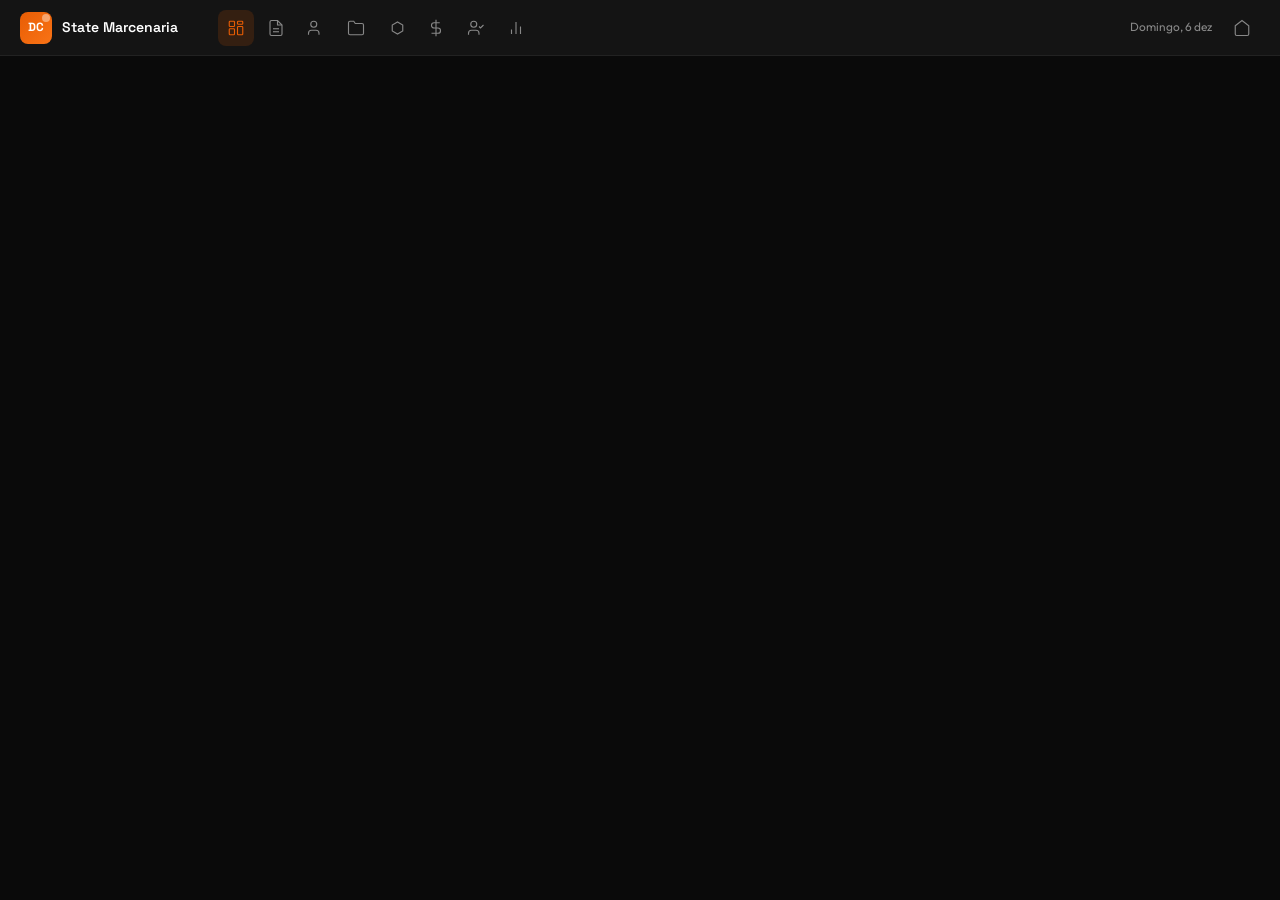
==== commit 105547bd: "Corrige impressao PDF (print-color-adjust), nome State Marcenaria e responsivo mobile" ====
--- a/dashboard.html
+++ b/dashboard.html
@@ -4,7 +4,7 @@
     <meta charset="UTF-8">
     <meta name="viewport" content="width=device-width, initial-scale=1.0">
     <link rel="icon" href="data:image/svg+xml,<svg xmlns='http://www.w3.org/2000/svg' viewBox='0 0 100 100'><rect fill='%23e85d04' rx='20' width='100' height='100'/><circle cx='35' cy='50' r='12' fill='white'/><circle cx='65' cy='50' r='12' fill='white'/><rect x='25' y='68' width='50' height='8' rx='4' fill='white'/></svg>">
-    <title>Digital Corte</title>
+    <title>State Marcenaria</title>
     <meta name="description" content="Sistema de gestão para marcenaria">
     <link rel="stylesheet" href="dashboard.css">
 </head>
@@ -13,9 +13,12 @@
         <!-- Top Bar -->
         <header class="topbar">
             <div class="topbar-left">
+                <button class="mobile-nav-btn" id="mobileMenuBtn" onclick="App.toggleMobileMenu()">
+                    <svg viewBox="0 0 24 24" fill="none" stroke="currentColor" stroke-width="2"><line x1="3" y1="6" x2="21" y2="6"/><line x1="3" y1="12" x2="21" y2="12"/><line x1="3" y1="18" x2="21" y2="18"/></svg>
+                </button>
                 <a href="index.html" class="topbar-logo">
                     <div class="logo-icon">DC</div>
-                    <span class="logo-text">Digital Corte</span>
+                    <span class="logo-text">State Marcenaria</span>
                 </a>
                 
                 <nav class="icon-nav">
@@ -55,6 +58,19 @@
             </div>
         </header>
 
+        <!-- Mobile Menu Overlay -->
+        <div class="mobile-menu" id="mobileMenu">
+            <div class="mobile-menu-header">
+                <span>Menu</span>
+                <button class="mobile-menu-close" onclick="App.closeMobileMenu()">
+                    <svg viewBox="0 0 24 24" width="20" height="20" fill="none" stroke="currentColor" stroke-width="2"><path d="M18 6L6 18M6 6l12 12"/></svg>
+                </button>
+            </div>
+            <div class="mobile-menu-items" id="mobileMenuItems">
+                <!-- Populated by JS -->
+            </div>
+        </div>
+
         <!-- Main Content -->
         <main class="main">
             <div class="main-content" id="main-content">
--- a/dashboard.css
+++ b/dashboard.css
@@ -1,5 +1,5 @@
 /* ===========================================
-   DIGITAL CORTE — Dashboard Styles
+   STATE MARCENARIA — Dashboard Styles
    Ultra Clean, Minimal, Icon-based
    =========================================== */
 
@@ -317,6 +317,38 @@
   border-radius: var(--radius);
 }
 
+/* ── Detail Rows in Modal ── */
+.detail-row-mini {
+  display: flex;
+  justify-content: space-between;
+  align-items: center;
+  padding: 8px 0;
+  border-bottom: 1px solid var(--border);
+}
+
+.detail-row-mini:last-child {
+  border-bottom: none;
+}
+
+.detail-row-mini span {
+  font-size: 0.85rem;
+  color: var(--text-2);
+}
+
+.detail-row-mini strong {
+  font-size: 0.9rem;
+  font-weight: 500;
+}
+
+/* ── Table Clickable ── */
+.table-clickable tbody tr {
+  cursor: pointer;
+}
+
+.table-clickable tbody tr:hover td {
+  background: var(--surface-2);
+}
+
 .item-row:last-child {
   border-bottom: none;
 }
@@ -673,18 +705,348 @@
 }
 
 /* ── Responsive ── */
+@media (max-width: 900px) {
+  .icon-nav { display: none; }
+  .mobile-nav-btn { display: flex !important; }
+  .pipeline-grid { grid-template-columns: repeat(3, 1fr); }
+  .table-minimal th:nth-child(2),
+  .table-minimal td:nth-child(2) { display: none; }
+  .main-content { padding: 0; }
+}
+
 @media (max-width: 768px) {
-  .icon-nav { display: none; }
+  .topbar { padding: 0 12px; height: 50px; }
+  .logo-text { display: none; }
+  .logo-icon { width: 28px; height: 28px; font-size: 0.7rem; }
   .date-display { display: none; }
-  .stats-bar { gap: 8px; }
-  .stat-mini { min-width: 100px; padding: 10px 12px; }
-  .main { padding: 12px; }
+  .main { margin-top: 50px; padding: 10px; }
+  .main-content { padding: 0; }
+  
+  .stats-bar { 
+    gap: 8px; 
+    flex-wrap: nowrap; 
+    overflow-x: auto; 
+    padding-bottom: 8px;
+    -webkit-overflow-scrolling: touch;
+  }
+  .stat-mini { min-width: 120px; flex-shrink: 0; }
+  .stat-mini-icon { width: 32px; height: 32px; }
+  .stat-mini-value { font-size: 1.1rem; }
+  
+  .section { margin-bottom: 12px; border-radius: 8px; }
+  .section-header { padding: 12px 14px; }
+  .section-title { font-size: 0.85rem; }
+  .section-body { padding: 0 14px 14px; }
+  
+  .table-minimal { font-size: 0.8rem; }
+  .table-minimal th, .table-minimal td { padding: 8px 6px; }
+  .table-minimal th:nth-child(3),
+  .table-minimal td:nth-child(3) { display: none; }
+  
+  .modal { max-width: calc(100% - 20px); max-height: 85vh; }
+  .modal-body { padding: 14px; }
+  .form-row { grid-template-columns: 1fr; }
+  .form-group { margin-bottom: 12px; }
+  .form-group label { font-size: 0.75rem; }
+  .form-input, .form-select { padding: 8px 10px; font-size: 0.85rem; }
+  
+  .btn { padding: 8px 12px; font-size: 0.8rem; }
+  .btn-primary { width: 100%; margin-top: 8px; }
+  .modal-footer { flex-wrap: wrap; }
+  .modal-footer .btn { width: auto; flex: 1; }
+  
+  .pipeline-grid { grid-template-columns: repeat(2, 1fr); gap: 8px; }
+  .pipeline-col { padding: 8px; }
+  .pipeline-col-title span { display: none; }
+}
+
+@media (max-width: 480px) {
+  .stats-bar { flex-direction: column; overflow-x: visible; }
+  .stat-mini { width: 100%; min-width: auto; }
+  .stat-mini-icon { width: 36px; height: 36px; }
+  
+  .table-minimal th:nth-child(4),
+  .table-minimal td:nth-child(4) { display: none; }
+  
+  .item-row { padding: 10px 0; gap: 6px; }
+  .item-name { font-size: 0.85rem; }
+  .item-meta { font-size: 0.7rem; }
+  .item-value { font-size: 0.8rem; display: none; }
+  
+  .pipeline-grid { grid-template-columns: 1fr; }
+  
+  .status-pill { padding: 3px 8px; font-size: 0.65rem; }
+  
+  .fab { bottom: 16px; right: 16px; width: 48px; height: 48px; }
+  
+  .toast { left: 12px; right: 12px; bottom: 12px; }
 }
 
 @media (max-width: 480px) {
   .stats-bar { flex-direction: column; }
   .stat-mini { width: 100%; }
   .logo-text { display: none; }
+}
+
+/* ── Responsive ── */
+@media (max-width: 900px) {
+  .mobile-nav-btn {
+    display: flex !important;
+  }
+  
+  .icon-nav {
+    display: none;
+  }
+  
+  .pipeline-grid {
+    grid-template-columns: repeat(3, 1fr);
+  }
+  
+  .table-minimal th:nth-child(2),
+  .table-minimal td:nth-child(2) {
+    display: none;
+  }
+}
+
+@media (max-width: 768px) {
+  .topbar {
+    padding: 0 12px;
+  }
+  
+  .logo-text {
+    display: none;
+  }
+  
+  .main {
+    padding: 12px;
+  }
+  
+  .stats-bar {
+    gap: 8px;
+    flex-wrap: nowrap;
+    overflow-x: auto;
+    padding-bottom: 8px;
+  }
+  
+  .stat-mini {
+    min-width: 100px;
+    flex-shrink: 0;
+  }
+  
+  .section-header {
+    padding: 12px 14px;
+  }
+  
+  .section-body {
+    padding: 0 14px 14px;
+  }
+  
+  .item-row {
+    padding: 10px 0;
+    gap: 8px;
+  }
+  
+  .item-value {
+    display: none;
+  }
+  
+  .table-minimal th:nth-child(3),
+  .table-minimal td:nth-child(3) {
+    display: none;
+  }
+  
+  .pipeline-grid {
+    grid-template-columns: repeat(2, 1fr);
+  }
+  
+  .pipeline-col-title span {
+    display: none;
+  }
+}
+
+@media (max-width: 480px) {
+  .stats-bar {
+    flex-direction: column;
+    overflow-x: visible;
+  }
+  
+  .stat-mini {
+    width: 100%;
+    min-width: auto;
+  }
+  
+  .date-display {
+    display: none;
+  }
+  
+  .modal {
+    max-width: calc(100% - 24px);
+    margin: 12px;
+  }
+  
+  .form-row {
+    grid-template-columns: 1fr;
+  }
+  
+  .btn {
+    padding: 8px 12px;
+    font-size: 0.8rem;
+  }
+  
+  .actions-mini {
+    gap: 2px;
+  }
+  
+  .btn-icon-mini {
+    width: 24px;
+    height: 24px;
+  }
+  
+  .btn-icon-mini svg {
+    width: 12px;
+    height: 12px;
+  }
+}
+
+/* Mobile Nav Button (hidden by default) */
+.mobile-nav-btn {
+  display: none;
+  width: 36px;
+  height: 36px;
+  border-radius: var(--radius);
+  align-items: center;
+  justify-content: center;
+  background: transparent;
+  border: none;
+  color: var(--text-2);
+  cursor: pointer;
+}
+
+.mobile-nav-btn:hover {
+  background: var(--surface-2);
+  color: var(--text);
+}
+
+.mobile-nav-btn svg {
+  width: 20px;
+  height: 20px;
+}
+
+/* Mobile Menu */
+.mobile-menu {
+  position: fixed;
+  top: 50px;
+  left: 0;
+  right: 0;
+  bottom: 0;
+  background: var(--surface);
+  z-index: 200;
+  transform: translateX(-100%);
+  transition: transform 0.3s ease;
+  display: block;
+}
+
+@media (min-width: 901px) {
+  .mobile-menu {
+    display: none;
+  }
+}
+
+.mobile-menu.show {
+  transform: translateX(0);
+}
+
+.mobile-menu-header {
+  display: flex;
+  justify-content: space-between;
+  align-items: center;
+  padding: 16px 20px;
+  border-bottom: 1px solid var(--border);
+}
+
+.mobile-menu-header span {
+  font-family: var(--font-display);
+  font-weight: 600;
+  font-size: 1rem;
+}
+
+.mobile-menu-close {
+  width: 32px;
+  height: 32px;
+  border-radius: var(--radius);
+  display: flex;
+  align-items: center;
+  justify-content: center;
+  background: transparent;
+  border: none;
+  color: var(--text-2);
+  cursor: pointer;
+}
+
+.mobile-menu-items {
+  padding: 12px;
+  display: flex;
+  flex-direction: column;
+  gap: 4px;
+  overflow-y: auto;
+}
+
+.mobile-menu-btn {
+  display: flex;
+  align-items: center;
+  gap: 12px;
+  padding: 14px 16px;
+  border-radius: var(--radius);
+  background: transparent;
+  border: none;
+  color: var(--text);
+  font-size: 0.95rem;
+  font-weight: 500;
+  cursor: pointer;
+  transition: all 0.15s;
+  text-align: left;
+  width: 100%;
+}
+
+.mobile-menu-btn:hover {
+  background: var(--surface-2);
+}
+
+.mobile-menu-btn.active {
+  background: var(--accent-glow);
+  color: var(--accent);
+}
+
+.mobile-menu-btn .icon {
+  width: 20px;
+  height: 20px;
+  flex-shrink: 0;
+}
+
+.mobile-menu-btn .badge {
+  margin-left: auto;
+  background: var(--danger);
+  color: white;
+  font-size: 0.7rem;
+  font-weight: 600;
+  padding: 2px 8px;
+  border-radius: 10px;
+}
+
+/* Mobile Menu Overlay */
+.mobile-menu-overlay {
+  position: fixed;
+  inset: 0;
+  background: rgba(0,0,0,0.5);
+  z-index: 150;
+  opacity: 0;
+  pointer-events: none;
+  transition: opacity 0.3s;
+}
+
+.mobile-menu-overlay.show {
+  opacity: 1;
+  pointer-events: auto;
 }
 
 /* ── Pipeline ── */
